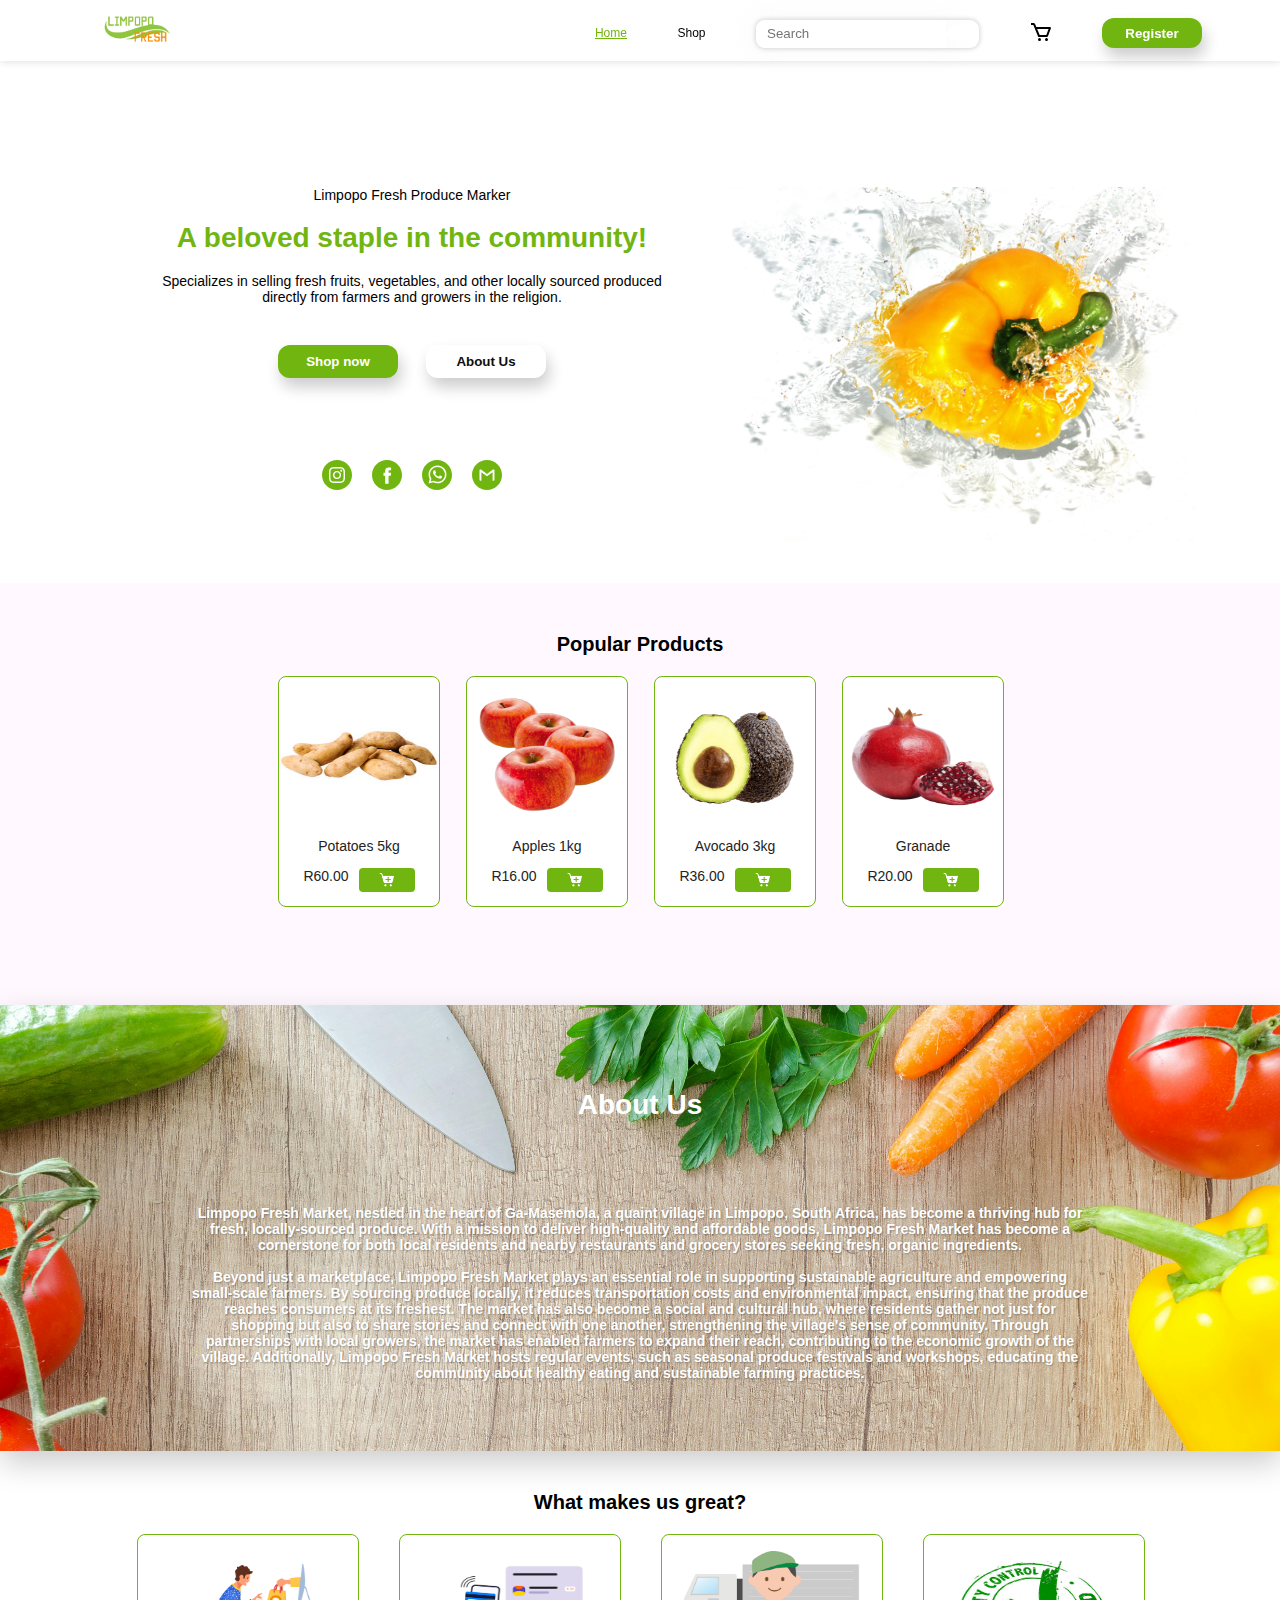
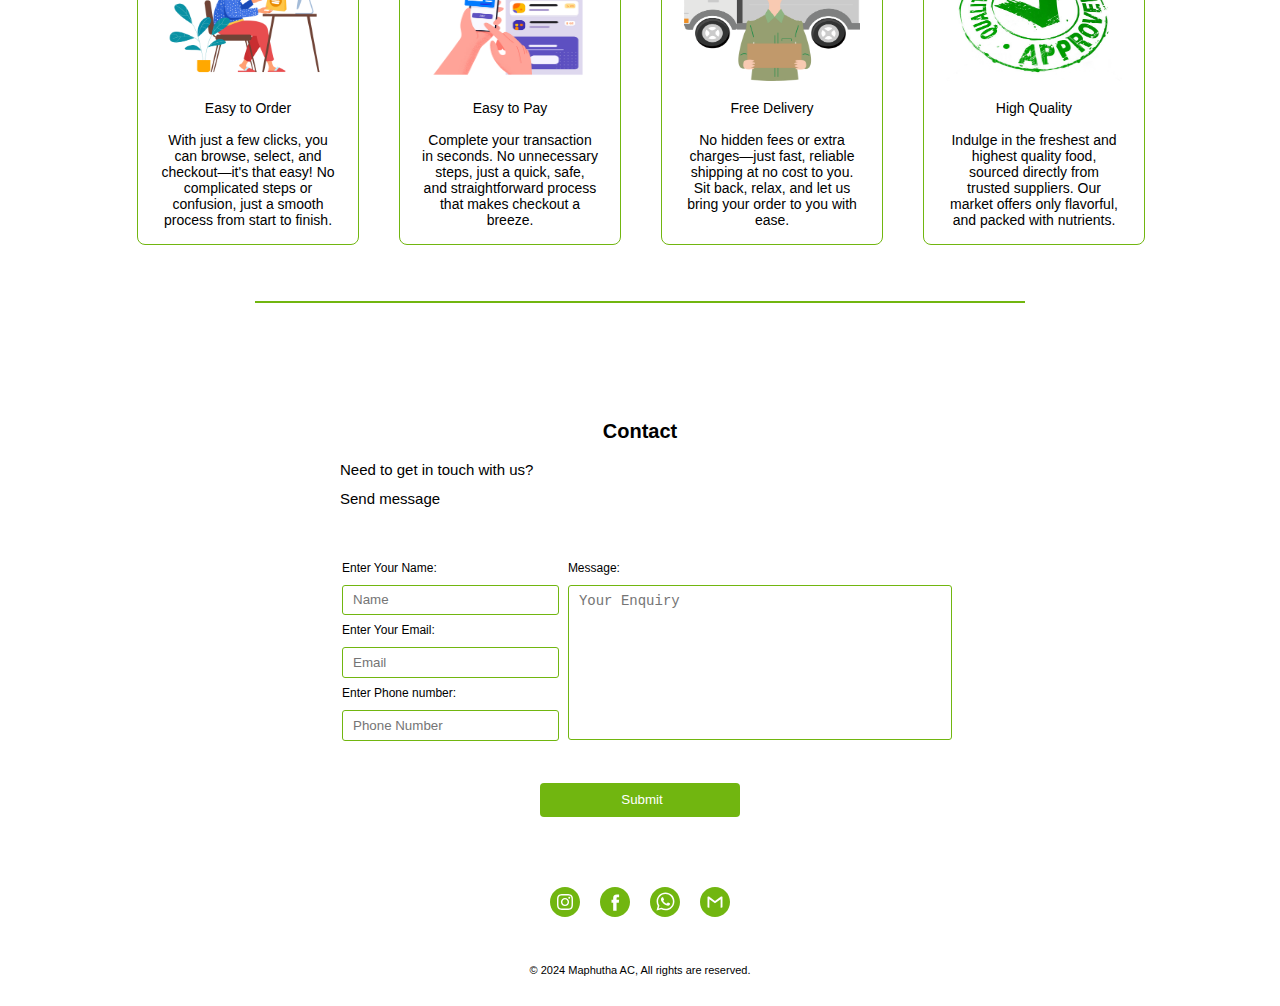
==== index.html @ ea434f08 "Add files via upload" ====
<!DOCTYPE html>
<html lang="en">

<head>
    <meta charset="UTF-8">
    <meta name="viewport" content="width=device-width, initial-scale=1.0">
    <title>Limpopo Fresh | Home </title>
    <link rel="icon" href="images/Limp-logo.png" type="image/png">
    <link rel="stylesheet" href="style.css" type="text/css">
</head>

<body>
    <div class="container">
        <div class="navigation-bar">
            <a href="index.html"><img src="images/Limp-logo.png" class="logo" width="100" height="30">
            </a>
            <nav>
                <div class="navicons">
                        <a href ="#"><img class="click-cart cart-icon" src="icons/bx-cart.svg"></a>
                        <a href="#"><img src="icons/menu-icon.svg" class="menu-icon"></a>
                </div>
                <ul class="nav-list">
                    <li>
                        <a href="#" class="menu-close">
                            <img src="icons/back.png" class="close-btn" width="19">
                    </li>
                    <li><a href="index.html" class="active">Home</a></li>
                    <li><a href="shop.html">Shop</a></li>                    
                    <li class="li-search ">
                        <input type="search" placeholder="Search" class="search-input">
                        <Button class="btn-search"><img src="icons/search.png" class="search-icon"></Button>
                    </li>
                    <li><img class="cart-icon" src="icons/bx-cart.svg">
                    </li>
                    <li><a href="register.html">
                            <button class="login-btn">Register</button>
                        </a>
                    </li>
                </ul>
            </nav>
        </div>
    </div>
    <div class="wrap">
    <section class="page-body">
        <div class="left-col">
            <p class="business-name">Limpopo Fresh Produce Marker</p>
            <h1 class="home-heading">A beloved staple in the community!</h1>
            <p class="home-paragraph">
                Specializes in selling fresh fruits, vegetables, and other locally sourced produced directly from
                farmers and growers in the religion.
            </p>
            <div class="btn-container">
                <button class="shop-now">Shop now</button>
                <button class="about-us">About Us</button>
            </div>
            <div class="social-icons">
                <a href="#"><i class="social-icon-color"><svg width="30" height="30" viewBox="0 0 48 48" fill="none"
                            xmlns="http://www.w3.org/2000/svg">
                            <path fill-rule="evenodd" clip-rule="evenodd"
                                d="M24 0C10.7452 0 0 10.7452 0 24C0 37.2548 10.7452 48 24 48C37.2548 48 48 37.2548 48 24C48 10.7452 37.2548 0 24 0ZM18.7233 11.2773C20.0886 11.2152 20.5249 11.2 24.0012 11.2H23.9972C27.4746 11.2 27.9092 11.2152 29.2746 11.2773C30.6373 11.3397 31.5679 11.5555 32.384 11.872C33.2266 12.1987 33.9386 12.636 34.6506 13.348C35.3627 14.0595 35.8 14.7736 36.128 15.6155C36.4427 16.4294 36.6587 17.3595 36.7227 18.7222C36.784 20.0876 36.8 20.5238 36.8 24.0001C36.8 27.4764 36.784 27.9116 36.7227 29.277C36.6587 30.6391 36.4427 31.5695 36.128 32.3837C35.8 33.2253 35.3627 33.9394 34.6506 34.6509C33.9394 35.3629 33.2264 35.8013 32.3848 36.1283C31.5703 36.4448 30.6391 36.6605 29.2765 36.7229C27.9111 36.7851 27.4762 36.8003 23.9996 36.8003C20.5236 36.8003 20.0876 36.7851 18.7222 36.7229C17.3598 36.6605 16.4294 36.4448 15.615 36.1283C14.7736 35.8013 14.0595 35.3629 13.3483 34.6509C12.6365 33.9394 12.1992 33.2253 11.872 32.3834C11.5557 31.5695 11.34 30.6394 11.2773 29.2767C11.2155 27.9114 11.2 27.4764 11.2 24.0001C11.2 20.5238 11.216 20.0873 11.2771 18.7219C11.3384 17.3598 11.5544 16.4294 11.8717 15.6152C12.1997 14.7736 12.6371 14.0595 13.3491 13.348C14.0606 12.6363 14.7747 12.1989 15.6166 11.872C16.4305 11.5555 17.3606 11.3397 18.7233 11.2773Z"
                                fill="currentcolor" />
                            <path fill-rule="evenodd" clip-rule="evenodd"
                                d="M22.853 13.5067C23.0759 13.5064 23.3158 13.5065 23.5746 13.5066L24.0013 13.5067C27.4189 13.5067 27.824 13.519 29.1736 13.5803C30.4216 13.6374 31.0989 13.8459 31.5501 14.0211C32.1475 14.2531 32.5733 14.5305 33.0211 14.9785C33.4691 15.4265 33.7464 15.8532 33.979 16.4505C34.1542 16.9012 34.363 17.5785 34.4198 18.8265C34.4811 20.1759 34.4944 20.5812 34.4944 23.9972C34.4944 27.4133 34.4811 27.8186 34.4198 29.168C34.3627 30.416 34.1542 31.0933 33.979 31.544C33.747 32.1413 33.4691 32.5667 33.0211 33.0144C32.5731 33.4624 32.1477 33.7398 31.5501 33.9718C31.0995 34.1478 30.4216 34.3558 29.1736 34.4128C27.8242 34.4742 27.4189 34.4875 24.0013 34.4875C20.5834 34.4875 20.1783 34.4742 18.8289 34.4128C17.5809 34.3552 16.9036 34.1467 16.4521 33.9715C15.8548 33.7395 15.4281 33.4621 14.9801 33.0141C14.5321 32.5661 14.2548 32.1405 14.0222 31.5429C13.847 31.0923 13.6382 30.4149 13.5814 29.1669C13.5201 27.8176 13.5078 27.4122 13.5078 23.994C13.5078 20.5759 13.5201 20.1727 13.5814 18.8233C13.6385 17.5753 13.847 16.898 14.0222 16.4468C14.2542 15.8494 14.5321 15.4228 14.9801 14.9748C15.4281 14.5268 15.8548 14.2494 16.4521 14.0169C16.9033 13.8409 17.5809 13.6329 18.8289 13.5755C20.0097 13.5222 20.4674 13.5062 22.853 13.5035V13.5067ZM30.8339 15.6321C29.9859 15.6321 29.2978 16.3193 29.2978 17.1676C29.2978 18.0156 29.9859 18.7036 30.8339 18.7036C31.6819 18.7036 32.3699 18.0156 32.3699 17.1676C32.3699 16.3196 31.6819 15.6316 30.8339 15.6316V15.6321ZM17.4279 24.0002C17.4279 20.3701 20.3709 17.4269 24.001 17.4268C27.6312 17.4268 30.5736 20.37 30.5736 24.0002C30.5736 27.6304 27.6314 30.5723 24.0013 30.5723C20.3711 30.5723 17.4279 27.6304 17.4279 24.0002Z"
                                fill="Currentcolor" />
                            <path fill="Currentcolor"
                                d="M24.0012 19.7334C26.3575 19.7334 28.2679 21.6436 28.2679 24.0001C28.2679 26.3564 26.3575 28.2668 24.0012 28.2668C21.6447 28.2668 19.7345 26.3564 19.7345 24.0001C19.7345 21.6436 21.6447 19.7334 24.0012 19.7334Z"
                                fill="black" />
                        </svg></i></a>
                <a href="#"><i class="social-icon-color"> <svg width="30" height="30" viewBox="0 0 48 48" fill="none"
                            xmlns="http://www.w3.org/2000/svg">
                            <path fill-rule="evenodd" clip-rule="evenodd"
                                d="M24 0C10.7452 0 0 10.7452 0 24C0 37.2548 10.7452 48 24 48C37.2548 48 48 37.2548 48 24C48 10.7452 37.2548 0 24 0ZM26.5016 25.0542V38.1115H21.0991V25.0547H18.4V20.5551H21.0991V17.8536C21.0991 14.1828 22.6231 12 26.9532 12H30.5581V16.5001H28.3048C26.6192 16.5001 26.5077 17.1289 26.5077 18.3025L26.5016 20.5546H30.5836L30.1059 25.0542H26.5016Z"
                                fill="currentcolor" />
                        </svg></i></a>
                <a href="#"><i class="social-icon-color"><svg width="30" height="30" viewBox="0 0 48 48" fill="none"
                            xmlns="http://www.w3.org/2000/svg">
                            <path fill-rule="evenodd" clip-rule="evenodd"
                                d="M0 24C0 37.2548 10.7452 48 24 48C37.2548 48 48 37.2548 48 24C48 10.7452 37.2548 0 24 0C10.7452 0 0 10.7452 0 24ZM39.0621 23.0815C39.059 30.9483 32.6595 37.3493 24.7911 37.3525H24.7852C22.3967 37.3517 20.0498 36.7524 17.9653 35.6155L10.4 37.6L12.4246 30.2048C11.1757 28.0405 10.5186 25.5855 10.5196 23.0702C10.5228 15.2017 16.9248 8.8 24.7909 8.8C28.6086 8.80165 32.1918 10.2879 34.8862 12.9854C37.5806 15.6828 39.0637 19.2683 39.0621 23.0815Z"
                                fill="currentcolor" />
                            <path fill-rule="evenodd" clip-rule="evenodd"
                                d="M13.8265 34.2096L18.3159 33.0319L18.749 33.289C20.5702 34.3697 22.6578 34.9415 24.7863 34.9424H24.7911C31.3289 34.9424 36.6499 29.6212 36.6526 23.0807C36.6538 19.9112 35.4212 16.9311 33.1817 14.689C30.9422 12.4469 27.964 11.2115 24.7958 11.2104C18.2529 11.2104 12.9318 16.5311 12.9292 23.0711C12.9283 25.3124 13.5554 27.4951 14.7428 29.3836L15.0248 29.8324L13.8265 34.2096ZM31.4924 26.1541C31.7411 26.2743 31.9091 26.3554 31.9808 26.4751C32.0699 26.6238 32.0699 27.3378 31.7729 28.1709C31.4756 29.0038 30.0511 29.764 29.3659 29.8663C28.7516 29.9582 27.9742 29.9965 27.12 29.725C26.602 29.5607 25.9379 29.3413 25.0871 28.9739C21.7442 27.5304 19.485 24.2904 19.0581 23.678C19.0282 23.6351 19.0072 23.6051 18.9956 23.5896L18.9927 23.5857C18.804 23.3339 17.5395 21.6468 17.5395 19.9008C17.5395 18.2583 18.3464 17.3973 18.7178 17.001C18.7432 16.9739 18.7666 16.9489 18.7876 16.926C19.1144 16.569 19.5008 16.4798 19.7385 16.4798C19.9762 16.4798 20.2141 16.482 20.4219 16.4924C20.4475 16.4937 20.4742 16.4935 20.5018 16.4934C20.7096 16.4921 20.9686 16.4906 21.2242 17.1045C21.3225 17.3408 21.4664 17.691 21.6181 18.0603C21.9249 18.8074 22.264 19.6328 22.3236 19.7522C22.4128 19.9307 22.4722 20.1389 22.3533 20.377C22.3355 20.4127 22.319 20.4464 22.3032 20.4785C22.214 20.6608 22.1483 20.7949 21.9968 20.9718C21.9372 21.0414 21.8756 21.1164 21.814 21.1913C21.6914 21.3407 21.5687 21.4901 21.4619 21.5965C21.2834 21.7743 21.0975 21.9673 21.3055 22.3243C21.5135 22.6813 22.2292 23.8489 23.2893 24.7945C24.4288 25.8109 25.4192 26.2405 25.9212 26.4583C26.0192 26.5008 26.0986 26.5352 26.1569 26.5644C26.5133 26.7429 26.7214 26.7131 26.9294 26.4751C27.1374 26.2372 27.8208 25.4339 28.0585 25.0769C28.2961 24.7201 28.534 24.7795 28.8608 24.8985C29.1877 25.0176 30.9408 25.8801 31.2974 26.0586C31.367 26.0935 31.4321 26.1249 31.4924 26.1541Z"
                                fill="currentcolor" />
                        </svg></i></a>
                <a href="#"><i class="social-icon-color"><svg width="30" height="30" viewBox="0 0 48 48" fill="none"
                            xmlns="http://www.w3.org/2000/svg">
                            <path fill-rule="evenodd" clip-rule="evenodd"
                                d="M24 0C10.7452 0 0 10.7452 0 24C0 37.2548 10.7452 48 24 48C37.2548 48 48 37.2548 48 24C48 10.7452 37.2548 0 24 0ZM23.9639 26.0193L14.9987 19.5115V33.23H13.5009C12.6664 33.23 12.0031 32.5667 12.0031 31.7322V16.562C12.0031 16.4985 12.007 16.4389 12.0144 16.3831C12.0416 16.1451 12.1284 15.9122 12.2813 15.7061C12.7734 15.0428 13.7363 14.893 14.421 15.3851L23.9853 22.3391L33.6138 15.2996C34.2771 14.8074 35.2186 14.9572 35.7107 15.6419C35.9723 15.9945 36.0525 16.4256 35.9674 16.8261V31.7536C35.9674 32.5667 35.3041 33.23 34.4697 33.23H32.9719V19.4788L23.9639 26.0193Z"
                                fill="currentcolor" />
                        </svg>
                    </i></a>
            </div>
        </div>
        <img class="vegetable-picture" src="./images/pexels-anthony132432.jpg">
    </section>
    <div class="products">

        <p class="heading">Popular Products</p>
        <div class="colomn home-col">
            <div class="food-price">
                <div class="product">
                    <p><img src="images/potatoes.jpg" class="product-image" height="130"></p>
                    <p>Potatoes 5kg</p>
                    <p class="cart">R60.00<span><img src="./icons/addCart.png" width="16"></span></p>
                </div>

                <div class="product">
                    <p><img src="images/Apple.png" class="product-image" width="110" height="130"></p>
                    <p>Apples 1kg</p>
                    <p class="cart">R16.00<span><img src="./icons/addCart.png" width="16"></span></p>
                </div>
                <div class="product">
                    <p><img src="images/Avocado.png" class="product-image" width="100" height="130"></p>
                    <p>Avocado 3kg</p>
                    <p class="cart">R36.00<span><img src="./icons/addCart.png" width="16"></span></p>
                </div>
                <div class="product">
                    <p><img src="images/Granade.png" class="product-image" width="100" height="130"></p>
                    <p>Granade</p>
                    <p class="cart">R20.00<span><img src="./icons/addCart.png" width="16"></span></p>
                </div>

            </div>
        </div>
    </div>
    <div class="about">
        <p class="heading">About Us</p>
        <h5>Limpopo Fresh Market, nestled in the heart of Ga-Masemola, a quaint village in 
            Limpopo, South Africa, has become a thriving hub for fresh, locally-sourced produce. 
            With a mission to deliver high-quality and affordable goods, Limpopo Fresh Market has become a cornerstone for both local residents and nearby restaurants and grocery stores seeking fresh, organic ingredients.</h5>
            <br />
            <h5>Beyond just a marketplace, Limpopo Fresh Market plays an essential role in 
            supporting sustainable agriculture and empowering small-scale farmers. By sourcing produce locally, it reduces transportation costs and environmental impact, ensuring that the produce reaches consumers at its freshest. The market has also become a social and cultural hub, where residents gather not just for shopping but also to share stories and connect with one another, strengthening the village's sense of community.
            Through partnerships with local growers, the market has enabled farmers to expand their reach, contributing to the economic growth of the village. Additionally, Limpopo Fresh Market hosts regular events, such as seasonal produce festivals and workshops, educating the community about healthy eating and sustainable farming practices. </h5>
    </div>
    <p class="heading">What makes us great?</p>
    <div class="us-great">
        <div class="product">
            <p><img src="images/online-food-order-clipart-xl.png" class="product-image" width="100" height="130"></p>
            <p>Easy to Order</p>
            <p>With just a few clicks, you can browse, select, and checkout—it's that easy! No complicated steps or confusion, just a smooth process from start to finish.</p>
        </div>
        <div class="product">
            <p><img src="images/easy-payment-clipart-md.png" class="product-image" width="110" height="130" ></p>
            <p>Easy to Pay</p>
            <p>Complete your transaction in seconds. No unnecessary steps, just a quick, safe, and straightforward process that makes checkout a breeze.</p>
        </div>
        <div class="product">
            <p><img src="images/delivery-man-clipart-xl.png" class="product-image" height="130"></p>
            <p>Free Delivery</p>
            <p>No hidden fees or extra charges—just fast, reliable shipping at no cost to you. Sit back, relax, and let us bring your order to you with ease.</p>
        </div>
        <div class="product">
            <p><img src="images/High-quality-clipart-kid.jpg" class="product-image" width="110" height="130"></p>
            <p>High Quality</p>
            <p>Indulge in the freshest and highest quality food, sourced directly from trusted suppliers. Our market offers only flavorful, and packed with nutrients.</p>
        </div>
        
    </div>
    <div class="underline"></div>
    <footer>
        <div class="social">
        <br />
            

            <div class="footer-cont" id="footer-cont">
                <form method="post" action='message.php'>
                    <p class="heading">Contact</p>
                    <p class="send-message">Need to get in touch with us?</p>
                    <p class="send-message">Send message</p>
                    <fieldset>
                    <div>
                        <label for="first-name">Enter Your Name: <input id="first-name" name="first-name" type="text"
                                placeholder="Name" />
    
                        </label>
                        <label for="email">Enter Your Email: <input id="email" name="email" type="email"
                                placeholder="Email" />
    
                        </label>
                        <label for="phone">Enter Phone number: <input id="phone" name="phone" type="tel"
                                placeholder="Phone Number" />
    
                        </label>
                    </div>
                    <div>
                        <label for="message">Message:
                            <textarea id="message" name="message" rows="9" cols="50" placeholder="Your Enquiry"></textarea>
                        </label>
                    </div>
                    </fieldset>
                    <input type="submit" value="Submit" name="send-message" class="submit-btn" />
                </form>
    

            <div class="social-icons">
                <a href="#"><i class="social-icon-color"><svg width="30" height="30" viewBox="0 0 48 48" fill="none"
                            xmlns="http://www.w3.org/2000/svg">
                            <path fill-rule="evenodd" clip-rule="evenodd"
                                d="M24 0C10.7452 0 0 10.7452 0 24C0 37.2548 10.7452 48 24 48C37.2548 48 48 37.2548 48 24C48 10.7452 37.2548 0 24 0ZM18.7233 11.2773C20.0886 11.2152 20.5249 11.2 24.0012 11.2H23.9972C27.4746 11.2 27.9092 11.2152 29.2746 11.2773C30.6373 11.3397 31.5679 11.5555 32.384 11.872C33.2266 12.1987 33.9386 12.636 34.6506 13.348C35.3627 14.0595 35.8 14.7736 36.128 15.6155C36.4427 16.4294 36.6587 17.3595 36.7227 18.7222C36.784 20.0876 36.8 20.5238 36.8 24.0001C36.8 27.4764 36.784 27.9116 36.7227 29.277C36.6587 30.6391 36.4427 31.5695 36.128 32.3837C35.8 33.2253 35.3627 33.9394 34.6506 34.6509C33.9394 35.3629 33.2264 35.8013 32.3848 36.1283C31.5703 36.4448 30.6391 36.6605 29.2765 36.7229C27.9111 36.7851 27.4762 36.8003 23.9996 36.8003C20.5236 36.8003 20.0876 36.7851 18.7222 36.7229C17.3598 36.6605 16.4294 36.4448 15.615 36.1283C14.7736 35.8013 14.0595 35.3629 13.3483 34.6509C12.6365 33.9394 12.1992 33.2253 11.872 32.3834C11.5557 31.5695 11.34 30.6394 11.2773 29.2767C11.2155 27.9114 11.2 27.4764 11.2 24.0001C11.2 20.5238 11.216 20.0873 11.2771 18.7219C11.3384 17.3598 11.5544 16.4294 11.8717 15.6152C12.1997 14.7736 12.6371 14.0595 13.3491 13.348C14.0606 12.6363 14.7747 12.1989 15.6166 11.872C16.4305 11.5555 17.3606 11.3397 18.7233 11.2773Z"
                                fill="currentcolor" />
                            <path fill-rule="evenodd" clip-rule="evenodd"
                                d="M22.853 13.5067C23.0759 13.5064 23.3158 13.5065 23.5746 13.5066L24.0013 13.5067C27.4189 13.5067 27.824 13.519 29.1736 13.5803C30.4216 13.6374 31.0989 13.8459 31.5501 14.0211C32.1475 14.2531 32.5733 14.5305 33.0211 14.9785C33.4691 15.4265 33.7464 15.8532 33.979 16.4505C34.1542 16.9012 34.363 17.5785 34.4198 18.8265C34.4811 20.1759 34.4944 20.5812 34.4944 23.9972C34.4944 27.4133 34.4811 27.8186 34.4198 29.168C34.3627 30.416 34.1542 31.0933 33.979 31.544C33.747 32.1413 33.4691 32.5667 33.0211 33.0144C32.5731 33.4624 32.1477 33.7398 31.5501 33.9718C31.0995 34.1478 30.4216 34.3558 29.1736 34.4128C27.8242 34.4742 27.4189 34.4875 24.0013 34.4875C20.5834 34.4875 20.1783 34.4742 18.8289 34.4128C17.5809 34.3552 16.9036 34.1467 16.4521 33.9715C15.8548 33.7395 15.4281 33.4621 14.9801 33.0141C14.5321 32.5661 14.2548 32.1405 14.0222 31.5429C13.847 31.0923 13.6382 30.4149 13.5814 29.1669C13.5201 27.8176 13.5078 27.4122 13.5078 23.994C13.5078 20.5759 13.5201 20.1727 13.5814 18.8233C13.6385 17.5753 13.847 16.898 14.0222 16.4468C14.2542 15.8494 14.5321 15.4228 14.9801 14.9748C15.4281 14.5268 15.8548 14.2494 16.4521 14.0169C16.9033 13.8409 17.5809 13.6329 18.8289 13.5755C20.0097 13.5222 20.4674 13.5062 22.853 13.5035V13.5067ZM30.8339 15.6321C29.9859 15.6321 29.2978 16.3193 29.2978 17.1676C29.2978 18.0156 29.9859 18.7036 30.8339 18.7036C31.6819 18.7036 32.3699 18.0156 32.3699 17.1676C32.3699 16.3196 31.6819 15.6316 30.8339 15.6316V15.6321ZM17.4279 24.0002C17.4279 20.3701 20.3709 17.4269 24.001 17.4268C27.6312 17.4268 30.5736 20.37 30.5736 24.0002C30.5736 27.6304 27.6314 30.5723 24.0013 30.5723C20.3711 30.5723 17.4279 27.6304 17.4279 24.0002Z"
                                fill="Currentcolor" />
                            <path fill="Currentcolor"
                                d="M24.0012 19.7334C26.3575 19.7334 28.2679 21.6436 28.2679 24.0001C28.2679 26.3564 26.3575 28.2668 24.0012 28.2668C21.6447 28.2668 19.7345 26.3564 19.7345 24.0001C19.7345 21.6436 21.6447 19.7334 24.0012 19.7334Z"
                                fill="black" />
                        </svg></i></a>
                <a href="#"><i class="social-icon-color"> <svg width="30" height="30" viewBox="0 0 48 48" fill="none"
                            xmlns="http://www.w3.org/2000/svg">
                            <path fill-rule="evenodd" clip-rule="evenodd"
                                d="M24 0C10.7452 0 0 10.7452 0 24C0 37.2548 10.7452 48 24 48C37.2548 48 48 37.2548 48 24C48 10.7452 37.2548 0 24 0ZM26.5016 25.0542V38.1115H21.0991V25.0547H18.4V20.5551H21.0991V17.8536C21.0991 14.1828 22.6231 12 26.9532 12H30.5581V16.5001H28.3048C26.6192 16.5001 26.5077 17.1289 26.5077 18.3025L26.5016 20.5546H30.5836L30.1059 25.0542H26.5016Z"
                                fill="currentcolor" />
                        </svg></i></a>
                <a href="#"><i class="social-icon-color"><svg width="30" height="30" viewBox="0 0 48 48" fill="none"
                            xmlns="http://www.w3.org/2000/svg">
                            <path fill-rule="evenodd" clip-rule="evenodd"
                                d="M0 24C0 37.2548 10.7452 48 24 48C37.2548 48 48 37.2548 48 24C48 10.7452 37.2548 0 24 0C10.7452 0 0 10.7452 0 24ZM39.0621 23.0815C39.059 30.9483 32.6595 37.3493 24.7911 37.3525H24.7852C22.3967 37.3517 20.0498 36.7524 17.9653 35.6155L10.4 37.6L12.4246 30.2048C11.1757 28.0405 10.5186 25.5855 10.5196 23.0702C10.5228 15.2017 16.9248 8.8 24.7909 8.8C28.6086 8.80165 32.1918 10.2879 34.8862 12.9854C37.5806 15.6828 39.0637 19.2683 39.0621 23.0815Z"
                                fill="currentcolor" />
                            <path fill-rule="evenodd" clip-rule="evenodd"
                                d="M13.8265 34.2096L18.3159 33.0319L18.749 33.289C20.5702 34.3697 22.6578 34.9415 24.7863 34.9424H24.7911C31.3289 34.9424 36.6499 29.6212 36.6526 23.0807C36.6538 19.9112 35.4212 16.9311 33.1817 14.689C30.9422 12.4469 27.964 11.2115 24.7958 11.2104C18.2529 11.2104 12.9318 16.5311 12.9292 23.0711C12.9283 25.3124 13.5554 27.4951 14.7428 29.3836L15.0248 29.8324L13.8265 34.2096ZM31.4924 26.1541C31.7411 26.2743 31.9091 26.3554 31.9808 26.4751C32.0699 26.6238 32.0699 27.3378 31.7729 28.1709C31.4756 29.0038 30.0511 29.764 29.3659 29.8663C28.7516 29.9582 27.9742 29.9965 27.12 29.725C26.602 29.5607 25.9379 29.3413 25.0871 28.9739C21.7442 27.5304 19.485 24.2904 19.0581 23.678C19.0282 23.6351 19.0072 23.6051 18.9956 23.5896L18.9927 23.5857C18.804 23.3339 17.5395 21.6468 17.5395 19.9008C17.5395 18.2583 18.3464 17.3973 18.7178 17.001C18.7432 16.9739 18.7666 16.9489 18.7876 16.926C19.1144 16.569 19.5008 16.4798 19.7385 16.4798C19.9762 16.4798 20.2141 16.482 20.4219 16.4924C20.4475 16.4937 20.4742 16.4935 20.5018 16.4934C20.7096 16.4921 20.9686 16.4906 21.2242 17.1045C21.3225 17.3408 21.4664 17.691 21.6181 18.0603C21.9249 18.8074 22.264 19.6328 22.3236 19.7522C22.4128 19.9307 22.4722 20.1389 22.3533 20.377C22.3355 20.4127 22.319 20.4464 22.3032 20.4785C22.214 20.6608 22.1483 20.7949 21.9968 20.9718C21.9372 21.0414 21.8756 21.1164 21.814 21.1913C21.6914 21.3407 21.5687 21.4901 21.4619 21.5965C21.2834 21.7743 21.0975 21.9673 21.3055 22.3243C21.5135 22.6813 22.2292 23.8489 23.2893 24.7945C24.4288 25.8109 25.4192 26.2405 25.9212 26.4583C26.0192 26.5008 26.0986 26.5352 26.1569 26.5644C26.5133 26.7429 26.7214 26.7131 26.9294 26.4751C27.1374 26.2372 27.8208 25.4339 28.0585 25.0769C28.2961 24.7201 28.534 24.7795 28.8608 24.8985C29.1877 25.0176 30.9408 25.8801 31.2974 26.0586C31.367 26.0935 31.4321 26.1249 31.4924 26.1541Z"
                                fill="currentcolor" />
                        </svg></i></a>
                <a href="#"><i class="social-icon-color"><svg width="30" height="30" viewBox="0 0 48 48" fill="none"
                            xmlns="http://www.w3.org/2000/svg">
                            <path fill-rule="evenodd" clip-rule="evenodd"
                                d="M24 0C10.7452 0 0 10.7452 0 24C0 37.2548 10.7452 48 24 48C37.2548 48 48 37.2548 48 24C48 10.7452 37.2548 0 24 0ZM23.9639 26.0193L14.9987 19.5115V33.23H13.5009C12.6664 33.23 12.0031 32.5667 12.0031 31.7322V16.562C12.0031 16.4985 12.007 16.4389 12.0144 16.3831C12.0416 16.1451 12.1284 15.9122 12.2813 15.7061C12.7734 15.0428 13.7363 14.893 14.421 15.3851L23.9853 22.3391L33.6138 15.2996C34.2771 14.8074 35.2186 14.9572 35.7107 15.6419C35.9723 15.9945 36.0525 16.4256 35.9674 16.8261V31.7536C35.9674 32.5667 35.3041 33.23 34.4697 33.23H32.9719V19.4788L23.9639 26.0193Z"
                                fill="currentcolor" />
                        </svg>
                    </i></a>
            </div>
        </div>
        <p class="copy-right">&copy; 2024 Maphutha AC, All rights are reserved.</p>

</div>
</footer>
</div>
    <script src="index.js"></script>
</body>

</html>
---- style.css ----
:root {
    --background: white;
    --text-color: black;
    --tertiary-color: #71b610;
}
body {
    margin: 0;
    background-color: var(--background);
    font-family: 'Poppins', sans-serif;
    font-size: 14px;
    box-sizing: border-box;
}

/*NAVIGATION */
.container {
    padding-top: .5em;
    padding-left: 1em;
    position: sticky;
    top: 0;
    background-color: white;
    box-shadow: 0 2px 7px rgb(231, 231, 231);
}
.navigation-bar {
        display: flex;
        justify-content: space-between;
        padding-bottom: .5m;
        z-index: 999;
    }
.logo {
    margin-bottom: 1em;
    margin-top: .5em;
    cursor: pointer;
}
.navicons {
    display: flex;
}
.menu-icon {
    width: 20px;
    height: 15px;
    padding-top: 1em;
    padding-right: 2em;
    margin-bottom: .2px;
}
.click-cart {
    width: 27px;
    padding-top: .5em;
    padding-right: 1em;
    margin-bottom: .2px;
}

/*MENU OPEN AND CLOSE */

nav ul {
    background-color: var(--background);
    font-size: 11px;
    position: fixed;
    z-index: 999;
    top: 0;
    right: 0;
    align-items: center;
    box-shadow: 1px 12px 29px rgba(117, 117, 117, 0.1);
    height: 100vh;
    margin: 0;
    list-style: none;
    border-radius: 0.5em;
    width: 50%;
    padding: 3em;
    text-align: right;
    transform: translateX(100%);
    transition: transform 0.5s ease-in-out;
}
nav ul li {
        cursor: pointer;
        margin: 2em 0;
        &:nth-of-type(1) {
            margin-bottom: 2em;
        }
        &:nth-of-type(5) {
            display: none;
        }
    }
nav ul li a {
            text-decoration: none;
            color: black;
            font-weight: 400;
            font-size: 1rem;
            padding-right: 1em;
            padding-top: 2em;
        }
nav ul li a .login-btn {
    margin-top: 1.5em;
}
nav ul li a:hover {
                color: var(--tertiary-color);
            }
    

/* FOR MENU BUTTON WHEN IS CLICKED */
.open {
    transform: translateX(0%);
}

.search-icon {
    width: 16px;
    opacity: 90%;
    padding-right: 5px;
    height: fit-content;
}
.btn-search {
    border: none;
    border-radius: 80%;
    background-color: var(--background);
    background: linear-gradient(to left, var(--background), white);
    box-shadow: 10px 0 20px 10px rgba(var(--background), 0.2);
}
.cart-icon, .li-search {
    margin-right: 1em;
}

.li-search {
    display: inline-flex;
    align-items: center;
    margin-top: 1em;
    box-shadow: 0 0 5px 0.4px rgba(0, 0, 0, 0.2);
    border-radius: 9px;
}
.search-input {
    height: 28px;
    background-color: var(--background);
    padding-left: 10px;
    border: solid 0.1px;
    border-color: var(--background);
    border-radius: 9px;
    border-right: none;
    border-top-right-radius: 0;
    border-bottom-right-radius: 0;
    background: linear-gradient(to right, #ffffff, var(--background));
    box-shadow: 0 0 20px 10px rgba(230, 230, 230, 0.1);

}
input, textarea {
    padding-left: 10px;;
}

input:focus {
    outline: none;
}


/*HERO SECTION*/
.page-body {
    margin-top: 4em;
    text-align: center;
}
.left-col {
    margin-left: 3em;
    margin-right: 3em;
    display: inline-block;
    text-align: center;
}
.home-heading {
    color: var(--tertiary-color);
}
.vegetable-picture, .login-vegetable-picture {
    width: 320px;
    display: block;
    margin-top: 4em;
    margin-left: auto;
    margin-right: auto;
    height: fit-content;
}
.login-vegetable-picture {
    display: none;
}

/* ALL BUTTONS */
.btn-container {
    display: flex;
    gap: 2em;
    justify-content: center;
}
button {
    box-shadow: 3px 9px 15px rgba(0, 0, 0, .2);
    cursor: pointer;
    font-weight: 600;
    border-radius: 12px;
    border: none;
    align-items: center;
    justify-content: center;
}
button:hover {
    opacity: 84%;
   
}
.login-btn {
    height: 30px;
    width: 100px;
    margin-top: -.3em;
    background-color: var(--tertiary-color);
    color: var(--background);
}
.about-us, .shop-now {
    height: 33px;
    width: 120px;
    margin-top: 2em;
    margin-bottom: 3em;
    background-color: var(--background);
    color: #0e0e0e;
}
.shop-now {
    background-color: var(--tertiary-color);
    color: var(--background);
}
.submit {
    text-align: center;
    justify-content: center;
    display: flex;
    height: 38px;
    width: 180px;
    margin: 2em auto;
    border: none;
    justify-content: center;
    background-color: var(--tertiary-color);
    color: var(--background);
    font-weight: 600;
    border-radius: 12px;
}
.submit:hover {
        opacity: 84%;
        cursor: pointer;
    }

/*SOCIAL MEDIA ICONS */

.social-icons {
    display: flex;
    gap: 20px;
    justify-content: center;
    margin-top: 3em;
}

.social-icon-color {
    color: var(--tertiary-color);
}

svg:hover {
    transform: scale(1.1);
}

/*COPY-RIGHT */

footer .copy-right {
    font-size: 11px;
    width: 100%;
    margin-top: 4em;
    text-align: center;
}




/* LOG IN AND SIGN UP PAGES */


.hero {
    background-image: url(images/pexels-karolina-grabowska-4397921.jpg);
    height: 130vh;
    width: 100%;
    background-size: cover;
    display: flex;
    justify-content: center;
}


    
.container-input {
    display: block;
    gap: 4em;
    width: 90%;
    margin: 0 auto;
}


.form-wrapper {
    text-align: center;
}

.login-name {
    font-weight: bold;
}

.welcome-back-text {
    margin: 0;
    padding: .5em;
}

.welcome {
    text-align: center;
    width: 300px;
    margin: 1em auto;
    justify-content: center;
}

.account {
    text-align: center;
    width: 300px;
    margin:0 auto;
    font-size: 11px;
    span {
        color: #274fd3;
        text-decoration: underline;
    }
}

.type {
    height: 30px;
    width: 230px;
    border: none;
    margin-left: 1.1em;
    border-radius: 6px;
}


.checkbox {
    display: flex;
    margin-left: 1em;
    margin-top: -1.3em;
}

.input-typing {
    font-size: 13px;
    line-height: 2em;
    width: 270px;
    justify-content: center;
    margin-right: auto;
    margin-left: auto;
}

.label-name {
    margin-bottom: 0;
    margin-top: 1em;
    margin-left: 1.3em;
    text-align: start;
    font-size: 13px;
}



.login-form {
    display: inline-block;
    background-color: rgb(219, 219, 219);
    box-shadow: 4px 9px 20px rgba(0, 0, 0, .2);
    padding: 1.4em;
    margin-top: 4em;
    
    border-radius: 20px;
    height: 450px;
    text-align: left;
    margin-bottom: 2em;
}

.error-message {
    color: rgb(224, 53, 53);
    font-size: 11px;
    margin-bottom: 5px;
    margin-top: 0;
    margin-left: 1.5em;
    text-align: start;
}

.address {
    margin-bottom: 5px;
    margin-top: 5px;
    height: 25px;
}

.province {
    width: 105px;
    margin-right: 3em;
}

.code {
    width: 54px;
}

.terms {
    align-content: center;
    width: 250px;
 }
 .terms .terms-text {
        display: flex;
        text-align: center;
        align-items: center;
        justify-content: center;
    }
.radio-btns {
    gap: 30px;
    display: flex;
    align-items: center;
    font-size: 13px;
    margin: 1em 10px;
}
.check-terms {
    display: flex;
    align-items: start;
    width: 230px;
    margin-top: 1em;
    margin-left: 1em;
}
.terms-text {
        font-size: 13px;
        text-align: center;
    }

.account {
        text-align: center;
        width: 300px;
        margin: auto;
        justify-content: center;
        font-size: 13px;
}


form {
    margin-top: 3em;
}
.products {
    margin: 3em 0 0;
    padding: 10px 0 7em;
    background-color: rgb(255, 249, 255);
    

}
.heading {
    text-align: center;
    margin: 2em 4em 1em;
    font-size: 20px;
    font-weight: 700;
}
.food-price {
    display: grid;
    grid-template-columns: repeat(auto-fit, minmax(160px, .1fr));
    justify-content: center;
    gap: 1em;
}
.food-price p {
   text-align: center;
   color: rgb(36, 35, 35);
    
}
.food-price div {
    border: 1px solid var(--tertiary-color);
    border-radius: 8px;
    background-color: #ffffff;
    width: 100%;
    display: inline-block;
    align-items: center;
    transition: .1s ease-in-out;
    &:hover {
        transform: scale(1.04);
    }
    &:active {
        transform: scale(1.07);
    }
}
.product .product-image {
    width: 100%;
    margin: 0 auto;
    border-radius: 4px;
}
.cart {
    display: flex;
    justify-content: center;
}
.cart span {
    background-color: var(--tertiary-color);
    border: none;
    display: inline-flex;
    align-items: center;
    border-radius: 4px;
    color: white;
    font-weight: 600;
    margin-left: 10px;
    padding: 4px 20px;
}
footer {
    margin: 1em 0;
    padding: 5px 0;

}


.option-select {
    display: flex;
    align-items: center;
    justify-content: center;
    width: 50%;
    margin: 0 auto 40px;
}

select {
    margin: 3em;
    height: 25px;
    width: 130px;
    border-left: none;
    border-right: none;
    border-top: none;
    margin-bottom: 0;
    border-bottom-color: var(--tertiary-color);
    margin-right: 1em;
    outline: none;
}



.logo-p {
    text-align: center;
}
.logo-bottom {
    width: 150px;
}
.about {
    background-image: url(./images/pexels-lukas-616401.jpg);
    padding-bottom: 5em;
    width: 100%;
    box-shadow: 1px 12px 29px rgba(0, 0, 0, .2);
    background-size: cover;
}
.about .heading {
    padding: 3em;
    margin: 0;
    font-size: 28px;
    color: rgb(255, 255, 255);

}
.about h5 {
    color: rgb(255, 255, 255);
    width: 70%;
    font-size: 14px;
    font-weight: bold;
    text-align: center;
    margin: 0 auto;
    text-shadow: 1px 1px 2px rgba(0, 0, 0, 0.3);
}
.us-great {
    display: grid;
    grid-template-columns: repeat(auto-fit, minmax(220px, .1fr));
    justify-content: center;
    gap: 3em;
}
.us-great div {
    border: 1px solid var(--tertiary-color);
    border-radius: 8px;
    background-color: #ffffff;
    width: 100%;
    display: inline-block;
    text-align: center;
    align-items: center;
    transition: .1s ease-in-out;
    &:hover {
        transform: scale(1.04);
    }
    &:active {
        transform: scale(1.07);
    }
}
.us-great div p {
    width: 80%;
    margin: 16px auto;
}
.underline {
    border: 1px solid var(--tertiary-color);
    width: 60%;
    margin: 4em auto;
}
.send-message {
    font-weight: 500;
    margin-top: 1em;
    font-size: 15px;
    line-height:  14px;
}
.footer-cont form {
    width: 60vw;
    max-width: 600px;
    min-width: 300px;
    margin: 0 auto;
    padding-bottom: 2em;
  }
.footer-cont fieldset {
    border: none;
    padding: 2rem 0;
    border-bottom: 3px solid #3b3b4f;
  }
fieldset input, textarea {
border: 1px solid var(--tertiary-color);
border-radius: 3px;
color: var(--text-color);
background-color: var(--background);
outline: none;
}
input:active {
outline: none;
}

.submit-btn {
background-color: var(--tertiary-color);
border: none;
height: 34px;
width: 200px;
margin: 0 auto;
border-radius: 4px;
color: white;
display: flex;
justify-content: center;
}
.submit-btn:hover {
opacity: 90%;
cursor: pointer;
}
.submit-btn:active {
opacity: 70%;

}
.error-message {
color: rgb(226, 66, 66);
font-size: 11px;
margin-top: 4px;
}

 
.footer-cont fieldset:last-of-type {
    border-bottom: none;
  }
  
.footer-cont label {
    display: block;
    font-size: 12px;
    margin: 0.5rem 0;
  }

  fieldset input,
  textarea,
  select {
    margin: 10px 0 0 0;
    width: 96%;
    min-height: 2em;
  }
textarea {
    resize: none;
    width: 96.5%;
    border-radius: 3px;
}

fieldset {
    display: block;

}
.categories {
    display: none;
}
.cat {
    visibility: hidden;
}
.account span {
            color: #274fd3;
            text-decoration: underline;
        }


        @keyframes fadeIn {
            from {
                opacity: 0;
            }
            to {
                opacity: 1;
            }
        }
        
        div, section {
            animation: fadeIn .3s ease-in-out;
        }

/*FOR RESPONSIVE */

@media (min-width: 1000px) {
    .logo {
        margin-left: 5em;
    }
    .page-body {
        margin-left: 7em;
        margin-top: 8em;
        display: flex;
        justify-content: space-around;
    }
    .vegetable-picture {
        width: 470px;
        padding-right: 6em;
        margin-top: 1em;
    }
    fieldset {
        display: flex;
        justify-content: space-between;
    }
    

        
.container-input {
    display: flex;
    width: 100%;
    justify-content: center;
    gap: 4em;
}

form {
    margin-left: 4em;
}

.login-vegetable-picture {
        width: 450px;
        margin-top: 1em;
        margin-left: 2em;
        margin-right: 3em;
    }
.menu-icon {
        display: none;
    }
.menu-close {
        display: none;
    }
nav ul {
        padding: 1.5em;
        padding-right: 6em;
        padding-bottom: 0;
        position: unset;
        background: none;
        display: flex;
        box-shadow: none;
        margin-top: -1.5em;
        gap: 3.5em;
        color: var(--tertiary-color);
        height: auto;
        width: auto;
        transform: translateX(0%);
        li a {
            list-style: none;
            font-size: 12px;
        }
        
        .active {
            color: var(--tertiary-color);
            text-decoration: underline;
        }
    }
    
    .hero {

        height: 92vh;

    }
    nav ul li {
        cursor: pointer;
        margin: 1em 0;
        &:nth-of-type(1) {
            margin-bottom: 2em;
        }
        &:nth-of-type(5) {
            display: unset;
        }
    }
    nav ul li a .login-btn {
        margin-top: 0;
    }

    .login-hero {
        display: flex;
        justify-content: center;
        align-items: center;
        margin: 0 auto;
    }
    .search-icon {
        width: 16px;
        opacity: 90%;
        padding-right: 5px;
        height: fit-content;
    }
    .btn-search {
        border: none;
        border-radius: 80%;
        background-color: var(--background);
        background: linear-gradient(to left, var(--background), white);
        box-shadow: 10px 0 20px 10px rgba(var(--background), 0.2);
    }
    .li-search {
        display: flex;
        width: fit-content;
        justify-content: end;
        align-items: center;
        right: 0;
        margin-top: 1.12em;
        box-shadow: 0 0 5px 0.4px rgba(0, 0, 0, 0.2);
        border-radius: 9px;
    }
    .search-input {
        height: 28px;
        background-color: var(--background);
        padding-left: 10px;
        border: solid 0.1px;
        border-color: var(--background);
        border-radius: 9px;
        border-right: none;
        border-top-right-radius: 0;
        border-bottom-right-radius: 0;
        background: linear-gradient(to right, #ffffff, var(--background));
        box-shadow: 0 0 20px 10px rgba(230, 230, 230, 0.1);
    
    }
    input {
        padding-left: 10px;;
    }
    input:focus {
        outline: none;
    }
    fieldset input,
    textarea,
    select {

      width: 90%;

    }
    .login-vegetable-picture {
        display: unset;
    }

    textarea {
        width: 100%;
        font-size: 14px;
        padding-top: 7px;
    }
    .colomn {
        display: flex;
        max-width: 900px;
        margin: auto;
        padding-left: 26em;
        justify-content: space-between;
    }
    .home-col {
        padding-left: 0;
        display: block;
    }
    .click-cart {
        display: none;
    }
    .categories {
        display: unset;
        background-color: var(--background);
        font-size: 11px;
        position: fixed;
        z-index: -1;
        top: 0;
        left: 0;
        direction: inherit;
        box-sizing: inherit;
        align-items: center;
        box-shadow: 1px 12px 29px rgba(94, 94, 94, 0.1);
        height: 100vh;
        margin: 0;
        width: 13%;
        padding: 3em;
    }
    .food-price {
        display: grid;
        max-width: 100%;
        grid-template-columns: repeat(auto-fit, minmax(160px, .1fr));
        right: 0;
        gap: 2em;

    }
    .all-products { 
               margin-top: 8em;
        font-weight: 600;
        font-size: 16px;
    }

    /* Make products visible when filtering */
.product.show {
    display: block;
}
    .select-cat {
        margin-left: 2em;
        font-size: 14px;
    }
    .option-select {
        display: none;
    }
    .check-btns {
   
        margin-left: 2.5em;
        
    }
}
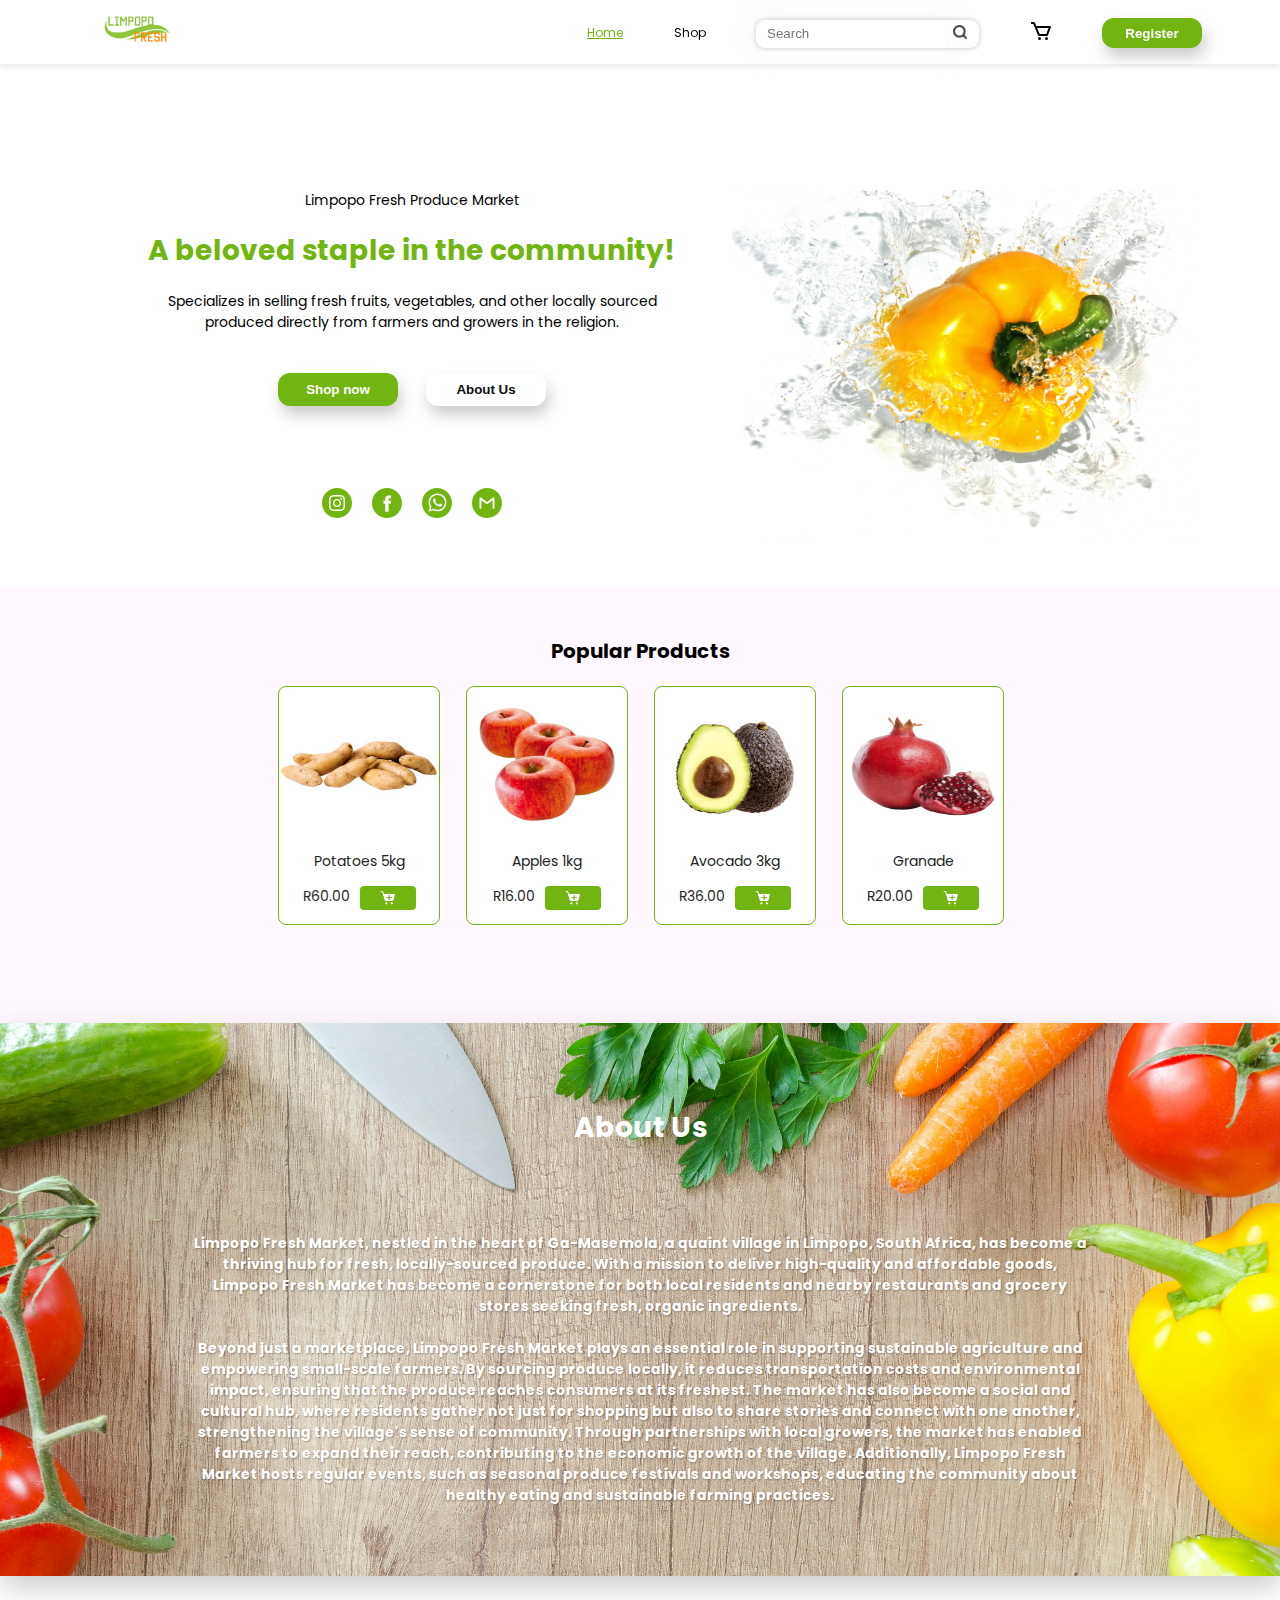
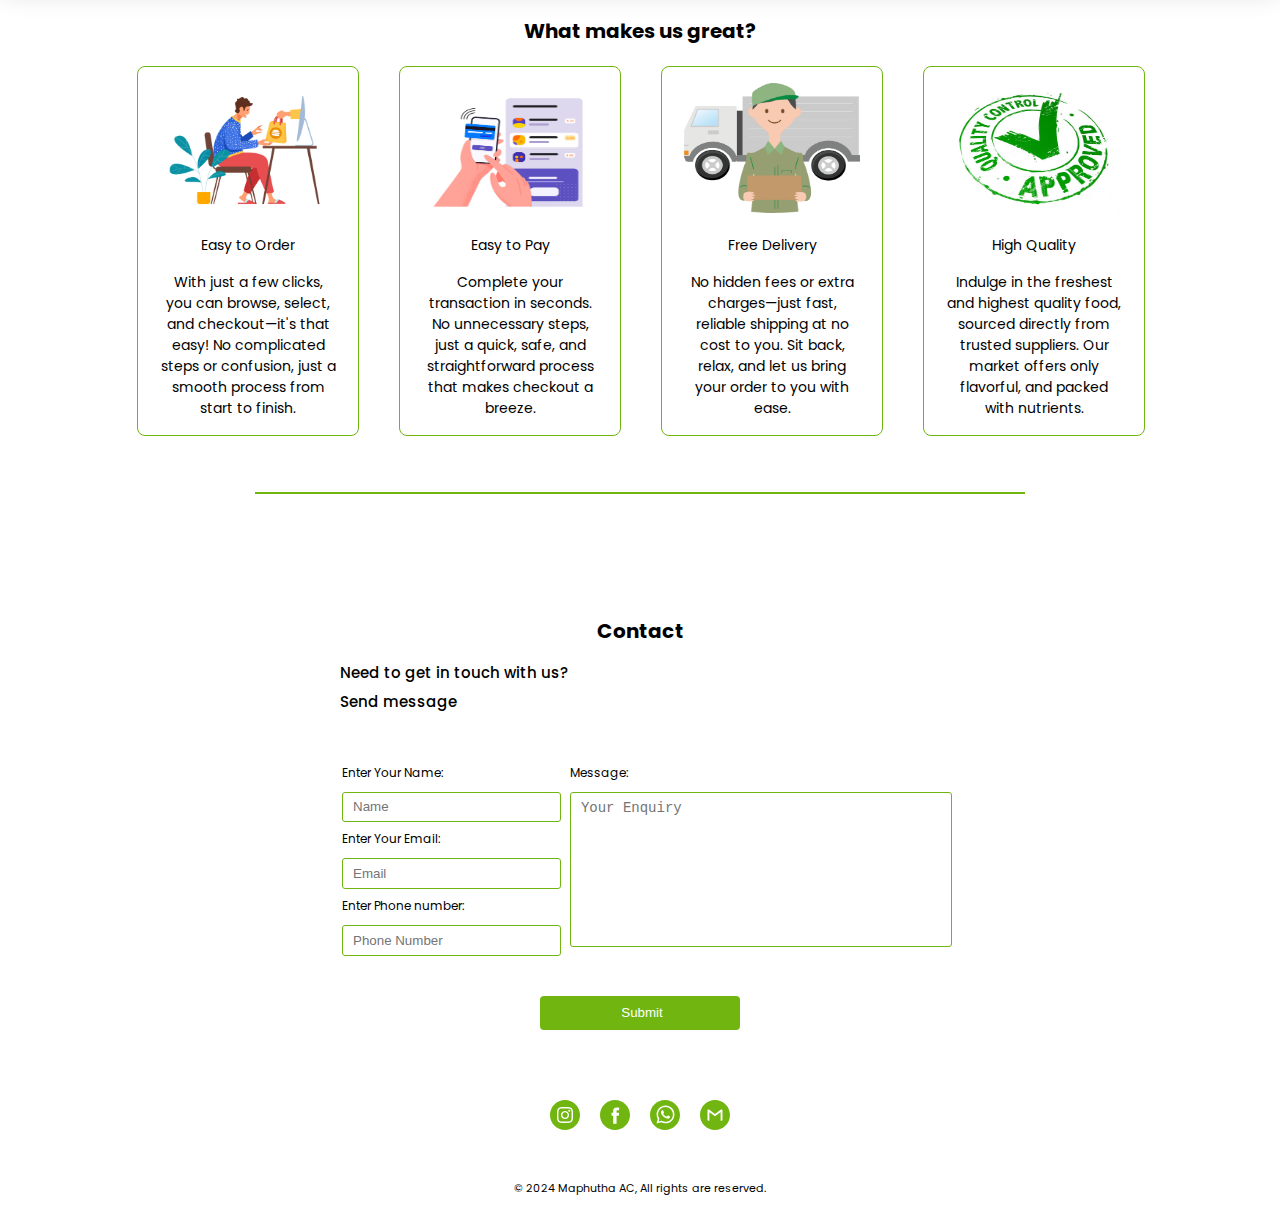
==== commit e27faae9: "Update index.html" ====
--- a/index.html
+++ b/index.html
@@ -43,7 +43,7 @@
     <div class="wrap">
     <section class="page-body">
         <div class="left-col">
-            <p class="business-name">Limpopo Fresh Produce Marker</p>
+            <p class="business-name">Limpopo Fresh Produce Market</p>
             <h1 class="home-heading">A beloved staple in the community!</h1>
             <p class="home-paragraph">
                 Specializes in selling fresh fruits, vegetables, and other locally sourced produced directly from
@@ -237,4 +237,4 @@
     <script src="index.js"></script>
 </body>
 
-</html>+</html>
--- a/style.css
+++ b/style.css
@@ -1,4 +1,4 @@
-
+@import url('https://fonts.googleapis.com/css2?family=Lilita+One&family=Paytone+One&family=Poppins:ital,wght@0,100;0,200;0,300;0,400;0,500;0,600;0,700;0,800;0,900;1,100;1,200;1,300;1,400;1,500;1,600;1,700;1,800;1,900&display=swap');
 :root {
     --background: white;
     --text-color: black;
@@ -64,7 +64,7 @@
     margin: 0;
     list-style: none;
     border-radius: 0.5em;
-    width: 50%;
+    width: 65%;
     padding: 3em;
     text-align: right;
     transform: translateX(100%);
@@ -898,4 +898,4 @@
         margin-left: 2.5em;
         
     }
-}+}
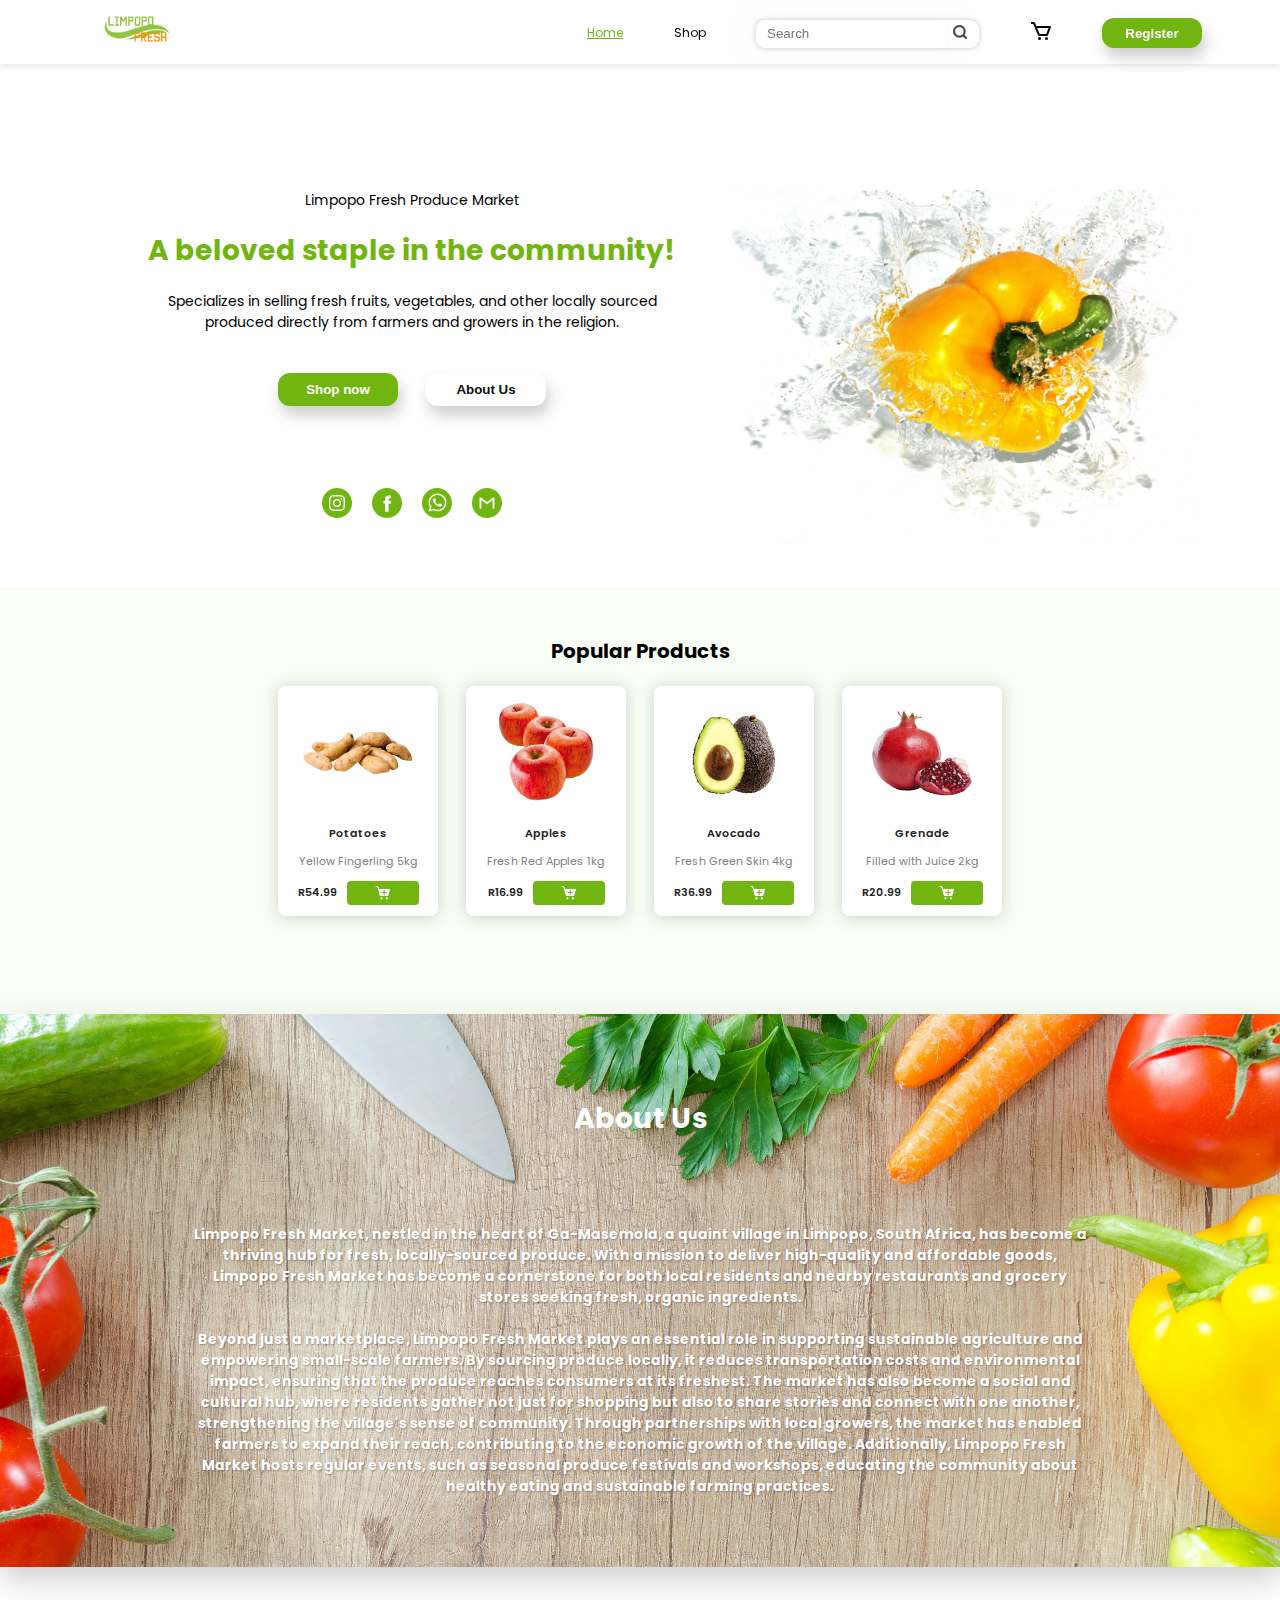
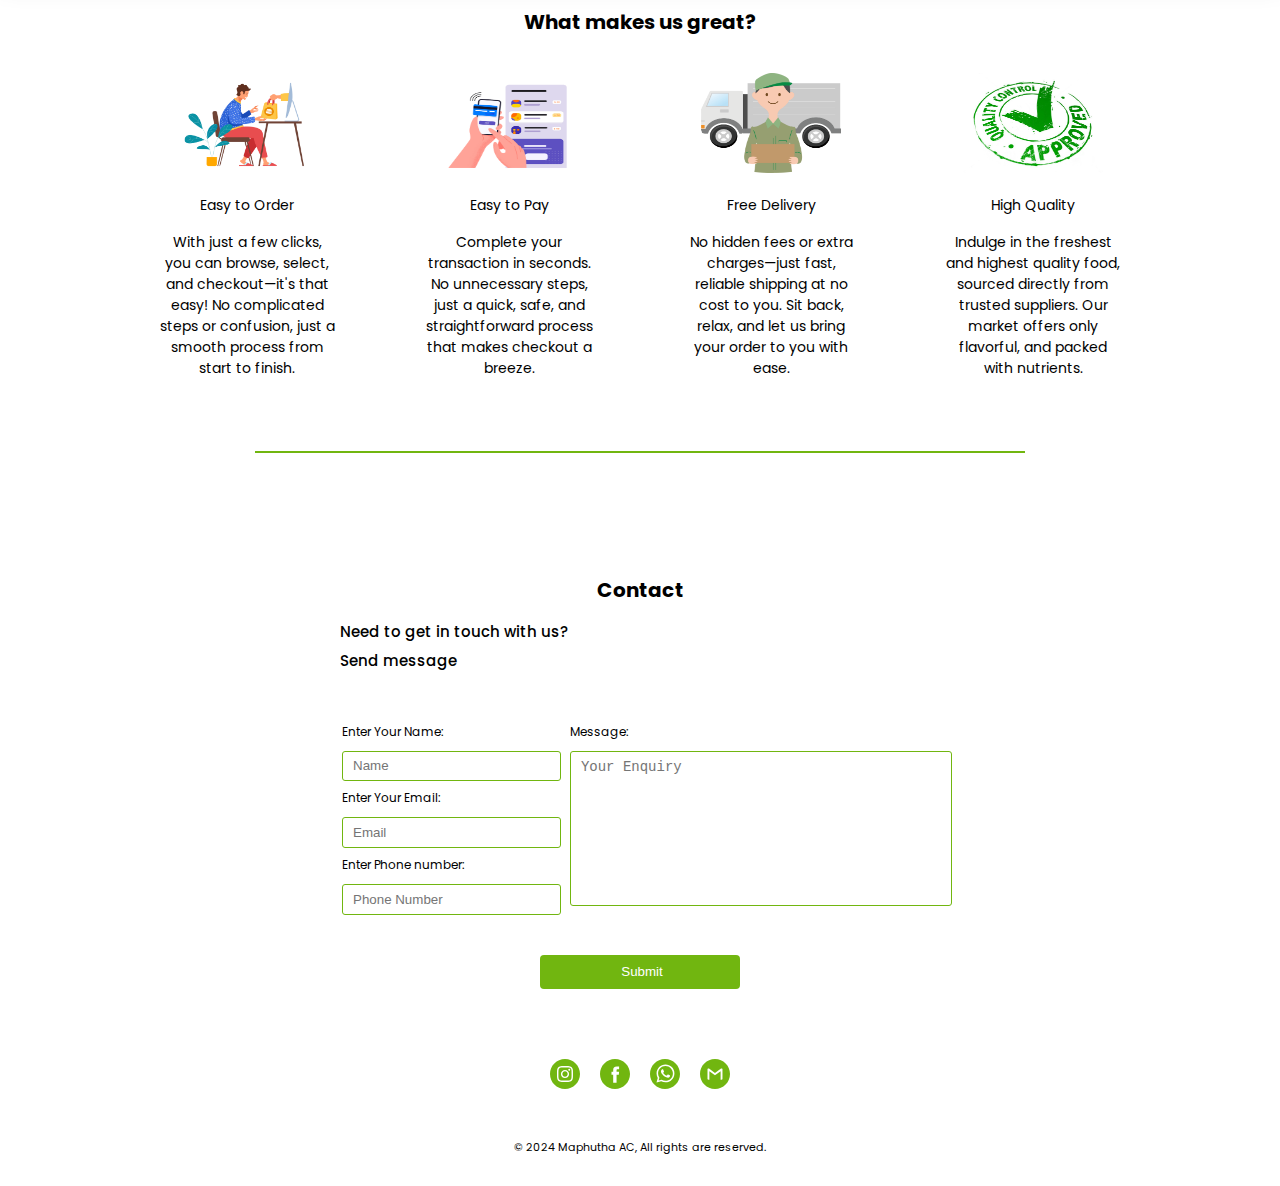
==== commit 3f575748: "Update index.html" ====
--- a/index.html
+++ b/index.html
@@ -50,8 +50,8 @@
                 farmers and growers in the religion.
             </p>
             <div class="btn-container">
-                <button class="shop-now">Shop now</button>
-                <button class="about-us">About Us</button>
+                <a href="shop.html"><button class="shop-now">Shop now</button></a>
+                <a href="#about"><button class="about-us">About Us</button></a>
             </div>
             <div class="social-icons">
                 <a href="#"><i class="social-icon-color"><svg width="30" height="30" viewBox="0 0 48 48" fill="none"
@@ -99,30 +99,34 @@
             <div class="food-price">
                 <div class="product">
                     <p><img src="images/potatoes.jpg" class="product-image" height="130"></p>
-                    <p>Potatoes 5kg</p>
-                    <p class="cart">R60.00<span><img src="./icons/addCart.png" width="16"></span></p>
+                    <p>Potatoes</p>
+                    <p class="product-sub">Yellow Fingerling 5kg</p>
+                    <p class="cart">R54.99<span><img src="./icons/addCart.png" width="16"></span></p>
                 </div>
 
                 <div class="product">
                     <p><img src="images/Apple.png" class="product-image" width="110" height="130"></p>
-                    <p>Apples 1kg</p>
-                    <p class="cart">R16.00<span><img src="./icons/addCart.png" width="16"></span></p>
+                    <p>Apples</p>
+                    <p class="product-sub">Fresh Red Apples 1kg</p>
+                    <p class="cart">R16.99<span><img src="./icons/addCart.png" width="16"></span></p>
                 </div>
                 <div class="product">
                     <p><img src="images/Avocado.png" class="product-image" width="100" height="130"></p>
-                    <p>Avocado 3kg</p>
-                    <p class="cart">R36.00<span><img src="./icons/addCart.png" width="16"></span></p>
+                    <p>Avocado</p>
+                    <p class="product-sub">Fresh Green Skin 4kg</p>
+                    <p class="cart">R36.99<span><img src="./icons/addCart.png" width="16"></span></p>
                 </div>
                 <div class="product">
                     <p><img src="images/Granade.png" class="product-image" width="100" height="130"></p>
-                    <p>Granade</p>
-                    <p class="cart">R20.00<span><img src="./icons/addCart.png" width="16"></span></p>
-                </div>
-
-            </div>
-        </div>
-    </div>
-    <div class="about">
+                    <p>Grenade</p>
+                    <p class="product-sub">Filled with Juice 2kg</p>
+                    <p class="cart">R20.99<span><img src="./icons/addCart.png" width="16"></span></p>
+                </div>
+
+            </div>
+        </div>
+    </div>
+    <div class="about" id="about">
         <p class="heading">About Us</p>
         <h5>Limpopo Fresh Market, nestled in the heart of Ga-Masemola, a quaint village in 
             Limpopo, South Africa, has become a thriving hub for fresh, locally-sourced produce. 
--- a/style.css
+++ b/style.css
@@ -4,6 +4,11 @@
     --text-color: black;
     --tertiary-color: #71b610;
 }
+
+html {
+    scroll-behavior: smooth;
+}
+
 body {
     margin: 0;
     background-color: var(--background);
@@ -64,7 +69,7 @@
     margin: 0;
     list-style: none;
     border-radius: 0.5em;
-    width: 65%;
+    width: 50%;
     padding: 3em;
     text-align: right;
     transform: translateX(100%);
@@ -99,6 +104,7 @@
 /* FOR MENU BUTTON WHEN IS CLICKED */
 .open {
     transform: translateX(0%);
+    z-index: 1;
 }
 
 .search-icon {
@@ -428,7 +434,7 @@
 .products {
     margin: 3em 0 0;
     padding: 10px 0 7em;
-    background-color: rgb(255, 249, 255);
+    background-color: rgb(249, 255, 245);
     
 
 }
@@ -446,11 +452,14 @@
 }
 .food-price p {
    text-align: center;
+   font-size: 11px;
+   font-weight: 600;
    color: rgb(36, 35, 35);
     
 }
+/*UPDATE */
 .food-price div {
-    border: 1px solid var(--tertiary-color);
+    box-shadow: 0 1px 15px 1px rgba(114, 114, 114, 0.3);
     border-radius: 8px;
     background-color: #ffffff;
     width: 100%;
@@ -458,20 +467,26 @@
     align-items: center;
     transition: .1s ease-in-out;
     &:hover {
-        transform: scale(1.04);
+        transform: scale(1.02);
     }
     &:active {
-        transform: scale(1.07);
+        transform: scale(1.03);
     }
 }
 .product .product-image {
-    width: 100%;
+    width: 70%;
+    height: fit-content;
     margin: 0 auto;
     border-radius: 4px;
 }
+.product .product-sub {
+    color: grey;
+    font-weight: normal;
+}
 .cart {
     display: flex;
     justify-content: center;
+    align-items: center;
 }
 .cart span {
     background-color: var(--tertiary-color);
@@ -481,8 +496,16 @@
     border-radius: 4px;
     color: white;
     font-weight: 600;
+    font-size: 17px;
     margin-left: 10px;
-    padding: 4px 20px;
+    padding: 4px 28px;
+    transition: transform .2s ease-in-out;
+    &:hover {
+        cursor: pointer;
+    }
+    &:active {
+        transform: scale(1.3);
+    }
 }
 footer {
     margin: 1em 0;
@@ -490,29 +513,66 @@
 
 }
 
-
-.option-select {
-    display: flex;
-    align-items: center;
-    justify-content: center;
-    width: 50%;
-    margin: 0 auto 40px;
-}
-
-select {
-    margin: 3em;
+.dropdown {
+    display: flex;
+    gap: 2em;
+    justify-content: center;
+
+
+}
+.dropbtn {
+    margin: 2em 0;
     height: 25px;
-    width: 130px;
+    background-color: white;
+    width: 110px;
+    border-top: none;
     border-left: none;
     border-right: none;
-    border-top: none;
-    margin-bottom: 0;
-    border-bottom-color: var(--tertiary-color);
+    border-bottom: 1px solid rgb(153, 153, 153);
     margin-right: 1em;
-    outline: none;
-}
-
-
+    text-align: start;
+    z-index: -1;
+    display: flex;
+    align-items: center;
+    justify-content: space-between;
+    cursor: pointer;
+    box-shadow: none;
+    border-radius: 0
+
+}
+.categorylst, .pricelst {
+    margin-top: -2em;
+}
+.dropbtn .filter {
+    width: 13%;
+}
+.categorylst, .pricelst {
+    padding-inline-start: 10px;
+    padding-top: 10px;
+    height: auto;
+    width: 120px;
+    box-shadow: 0 1px 10px 1px rgba(155, 155, 155, 0.2);
+    transform: translateX(700%);
+    opacity: 0;
+
+    transition: .3s ease-in-out;
+    position: absolute;
+    background-color: white;
+}
+
+.dropdown div ul li {
+    list-style: none;
+    margin-bottom: 10px;
+    cursor: pointer;
+    font-size: 13px;
+}
+.dropdown div ul li:hover {
+    background-color: rgb(247, 247, 247);
+}
+.showDrop {
+    transform: translateX(0);
+    opacity: 100%;
+}
 
 .logo-p {
     text-align: center;
@@ -549,10 +609,13 @@
     justify-content: center;
     gap: 3em;
 }
+.us-great .product .product-image {
+    width: 80%;
+    height: 100px;
+    align-items: center;
+}
 .us-great div {
-    border: 1px solid var(--tertiary-color);
-    border-radius: 8px;
-    background-color: #ffffff;
+    background-color: white;
     width: 100%;
     display: inline-block;
     text-align: center;
@@ -573,6 +636,7 @@
     border: 1px solid var(--tertiary-color);
     width: 60%;
     margin: 4em auto;
+
 }
 .send-message {
     font-weight: 500;
@@ -640,10 +704,14 @@
   }
 
   fieldset input,
-  textarea,
-  select {
-    margin: 10px 0 0 0;
+  textarea {
+    margin: 10px 0 0 0px;
     width: 96%;
+    min-height: 2em;
+  }
+  .select {
+    margin: 10px 0 0 15px;
+    width: 90%;
     min-height: 2em;
   }
 textarea {
@@ -712,9 +780,6 @@
     gap: 4em;
 }
 
-form {
-    margin-left: 4em;
-}
 
 .login-vegetable-picture {
         width: 450px;
@@ -856,17 +921,15 @@
         background-color: var(--background);
         font-size: 11px;
         position: fixed;
-        z-index: -1;
-        top: 0;
+        z-index: 1;
+        margin-top: -13em;
         left: 0;
-        direction: inherit;
-        box-sizing: inherit;
         align-items: center;
-        box-shadow: 1px 12px 29px rgba(94, 94, 94, 0.1);
         height: 100vh;
-        margin: 0;
+        margin-top: 10px;
         width: 13%;
-        padding: 3em;
+        padding-left: 3em;
+        margin-top: -3em;
     }
     .food-price {
         display: grid;
@@ -877,7 +940,6 @@
 
     }
     .all-products { 
-               margin-top: 8em;
         font-weight: 600;
         font-size: 16px;
     }
@@ -890,7 +952,16 @@
         margin-left: 2em;
         font-size: 14px;
     }
-    .option-select {
+    .reset {
+        margin-top: 4em;
+    }
+    .reset a {
+        color: #0e0e0e;
+        font-size: 13px;
+        margin-left: 2.3em;
+
+    }
+    .dropdown {
         display: none;
     }
     .check-btns {
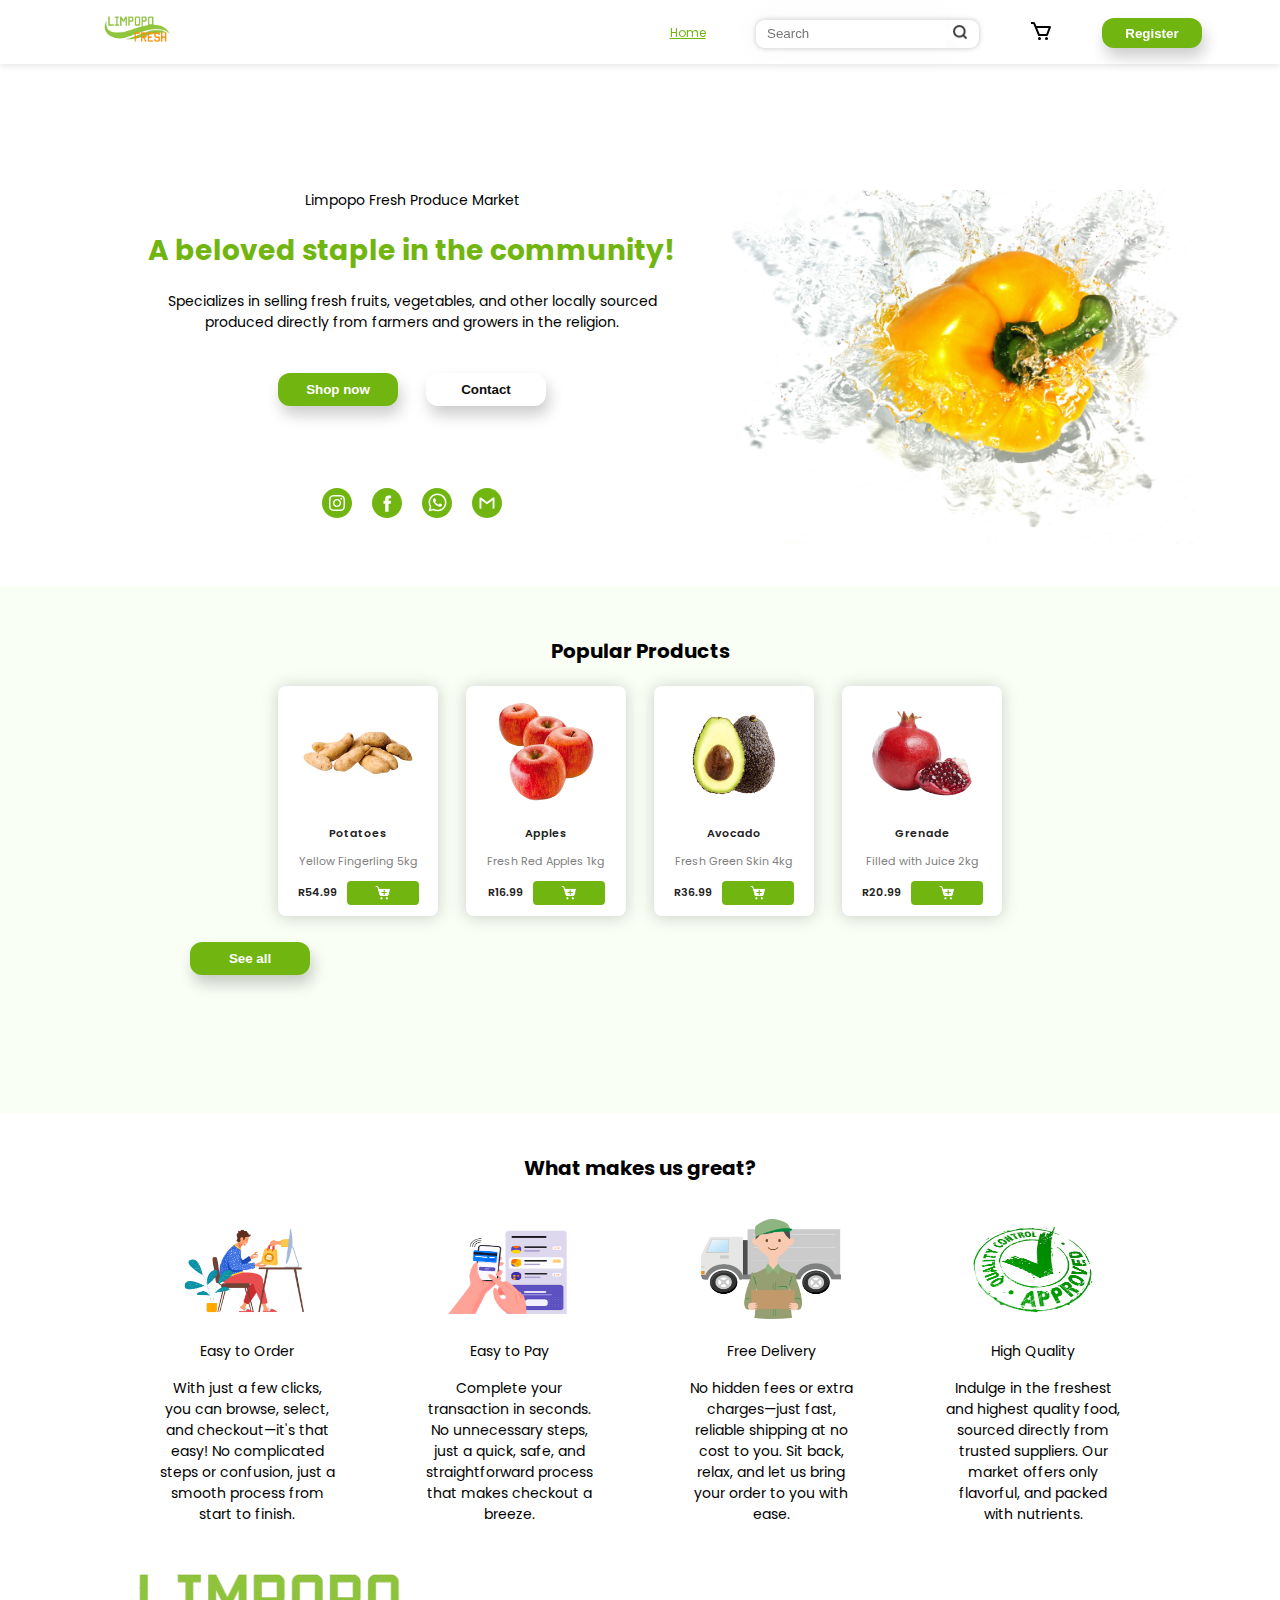
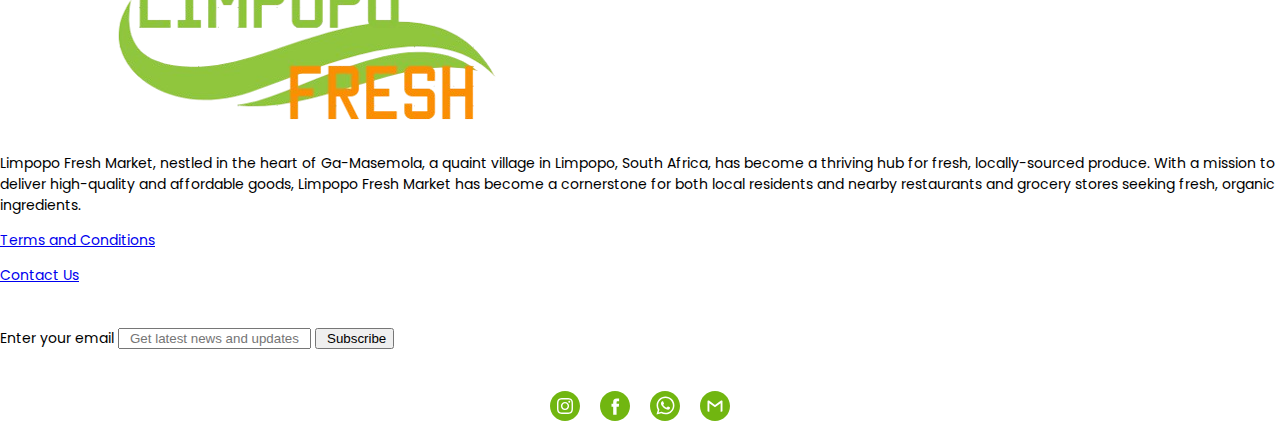
==== commit 46da28aa: "Update index.html" ====
--- a/index.html
+++ b/index.html
@@ -1,6 +1,5 @@
 <!DOCTYPE html>
 <html lang="en">
-
 <head>
     <meta charset="UTF-8">
     <meta name="viewport" content="width=device-width, initial-scale=1.0">
@@ -8,7 +7,6 @@
     <link rel="icon" href="images/Limp-logo.png" type="image/png">
     <link rel="stylesheet" href="style.css" type="text/css">
 </head>
-
 <body>
     <div class="container">
         <div class="navigation-bar">
@@ -24,8 +22,7 @@
                         <a href="#" class="menu-close">
                             <img src="icons/back.png" class="close-btn" width="19">
                     </li>
-                    <li><a href="index.html" class="active">Home</a></li>
-                    <li><a href="shop.html">Shop</a></li>                    
+                    <li><a href="index.html" class="active">Home</a></li>                  
                     <li class="li-search ">
                         <input type="search" placeholder="Search" class="search-input">
                         <Button class="btn-search"><img src="icons/search.png" class="search-icon"></Button>
@@ -40,7 +37,6 @@
             </nav>
         </div>
     </div>
-    <div class="wrap">
     <section class="page-body">
         <div class="left-col">
             <p class="business-name">Limpopo Fresh Produce Market</p>
@@ -51,7 +47,7 @@
             </p>
             <div class="btn-container">
                 <a href="shop.html"><button class="shop-now">Shop now</button></a>
-                <a href="#about"><button class="about-us">About Us</button></a>
+                <a href="contact.html"><button class="about-us">Contact</button></a>
             </div>
             <div class="social-icons">
                 <a href="#"><i class="social-icon-color"><svg width="30" height="30" viewBox="0 0 48 48" fill="none"
@@ -122,20 +118,14 @@
                     <p class="product-sub">Filled with Juice 2kg</p>
                     <p class="cart">R20.99<span><img src="./icons/addCart.png" width="16"></span></p>
                 </div>
-
+                
+            </div>
+            <div class="seeAll">
+                <a href="shop.html"><button class="shop-now">See all</button></a>
             </div>
         </div>
     </div>
-    <div class="about" id="about">
-        <p class="heading">About Us</p>
-        <h5>Limpopo Fresh Market, nestled in the heart of Ga-Masemola, a quaint village in 
-            Limpopo, South Africa, has become a thriving hub for fresh, locally-sourced produce. 
-            With a mission to deliver high-quality and affordable goods, Limpopo Fresh Market has become a cornerstone for both local residents and nearby restaurants and grocery stores seeking fresh, organic ingredients.</h5>
-            <br />
-            <h5>Beyond just a marketplace, Limpopo Fresh Market plays an essential role in 
-            supporting sustainable agriculture and empowering small-scale farmers. By sourcing produce locally, it reduces transportation costs and environmental impact, ensuring that the produce reaches consumers at its freshest. The market has also become a social and cultural hub, where residents gather not just for shopping but also to share stories and connect with one another, strengthening the village's sense of community.
-            Through partnerships with local growers, the market has enabled farmers to expand their reach, contributing to the economic growth of the village. Additionally, Limpopo Fresh Market hosts regular events, such as seasonal produce festivals and workshops, educating the community about healthy eating and sustainable farming practices. </h5>
-    </div>
+
     <p class="heading">What makes us great?</p>
     <div class="us-great">
         <div class="product">
@@ -160,84 +150,66 @@
         </div>
         
     </div>
-    <div class="underline"></div>
     <footer>
-        <div class="social">
-        <br />
-            
-
-            <div class="footer-cont" id="footer-cont">
-                <form method="post" action='message.php'>
-                    <p class="heading">Contact</p>
-                    <p class="send-message">Need to get in touch with us?</p>
-                    <p class="send-message">Send message</p>
-                    <fieldset>
-                    <div>
-                        <label for="first-name">Enter Your Name: <input id="first-name" name="first-name" type="text"
-                                placeholder="Name" />
     
-                        </label>
-                        <label for="email">Enter Your Email: <input id="email" name="email" type="email"
-                                placeholder="Email" />
     
-                        </label>
-                        <label for="phone">Enter Phone number: <input id="phone" name="phone" type="tel"
-                                placeholder="Phone Number" />
-    
-                        </label>
+            <div class="footer-left">
+                <img src= "images/Limp-logo.png" class="footerlogo">
+                <p class="footer-about">Limpopo Fresh Market, nestled in the heart of Ga-Masemola, a quaint village in 
+                    Limpopo, South Africa, has become a thriving hub for fresh, locally-sourced produce. 
+                    With a mission to deliver high-quality and affordable goods, Limpopo Fresh Market has become a cornerstone for both local residents and nearby restaurants and grocery stores seeking fresh, organic ingredients.
+            </p>
+
+                <p class="footer-about"><a href="#">Terms and Conditions</a></p>
+                <p class="footer-about"><a href ="contact.html">Contact Us</a></p>
+            </div>
+            <div class="footer-right">
+                <form class="footer" id="emailForm">
+                    <label for="email">Enter your email</label>
+                    <input id="email" type="email" placeholder="Get latest news and updates">
+                    <span id="error" style="color:rgb(172, 41, 41);"></span>
+                    <input type="submit" value="Subscribe" name="submit">
+                </form>
+                <div class="footer-icons">
+                    <div class="social-icons">
+                        <a href="#"><i class="social-icon-color"><svg width="30" height="30" viewBox="0 0 48 48" fill="none"
+                                    xmlns="http://www.w3.org/2000/svg">
+                                    <path fill-rule="evenodd" clip-rule="evenodd"
+                                        d="M24 0C10.7452 0 0 10.7452 0 24C0 37.2548 10.7452 48 24 48C37.2548 48 48 37.2548 48 24C48 10.7452 37.2548 0 24 0ZM18.7233 11.2773C20.0886 11.2152 20.5249 11.2 24.0012 11.2H23.9972C27.4746 11.2 27.9092 11.2152 29.2746 11.2773C30.6373 11.3397 31.5679 11.5555 32.384 11.872C33.2266 12.1987 33.9386 12.636 34.6506 13.348C35.3627 14.0595 35.8 14.7736 36.128 15.6155C36.4427 16.4294 36.6587 17.3595 36.7227 18.7222C36.784 20.0876 36.8 20.5238 36.8 24.0001C36.8 27.4764 36.784 27.9116 36.7227 29.277C36.6587 30.6391 36.4427 31.5695 36.128 32.3837C35.8 33.2253 35.3627 33.9394 34.6506 34.6509C33.9394 35.3629 33.2264 35.8013 32.3848 36.1283C31.5703 36.4448 30.6391 36.6605 29.2765 36.7229C27.9111 36.7851 27.4762 36.8003 23.9996 36.8003C20.5236 36.8003 20.0876 36.7851 18.7222 36.7229C17.3598 36.6605 16.4294 36.4448 15.615 36.1283C14.7736 35.8013 14.0595 35.3629 13.3483 34.6509C12.6365 33.9394 12.1992 33.2253 11.872 32.3834C11.5557 31.5695 11.34 30.6394 11.2773 29.2767C11.2155 27.9114 11.2 27.4764 11.2 24.0001C11.2 20.5238 11.216 20.0873 11.2771 18.7219C11.3384 17.3598 11.5544 16.4294 11.8717 15.6152C12.1997 14.7736 12.6371 14.0595 13.3491 13.348C14.0606 12.6363 14.7747 12.1989 15.6166 11.872C16.4305 11.5555 17.3606 11.3397 18.7233 11.2773Z"
+                                        fill="currentcolor" />
+                                    <path fill-rule="evenodd" clip-rule="evenodd"
+                                        d="M22.853 13.5067C23.0759 13.5064 23.3158 13.5065 23.5746 13.5066L24.0013 13.5067C27.4189 13.5067 27.824 13.519 29.1736 13.5803C30.4216 13.6374 31.0989 13.8459 31.5501 14.0211C32.1475 14.2531 32.5733 14.5305 33.0211 14.9785C33.4691 15.4265 33.7464 15.8532 33.979 16.4505C34.1542 16.9012 34.363 17.5785 34.4198 18.8265C34.4811 20.1759 34.4944 20.5812 34.4944 23.9972C34.4944 27.4133 34.4811 27.8186 34.4198 29.168C34.3627 30.416 34.1542 31.0933 33.979 31.544C33.747 32.1413 33.4691 32.5667 33.0211 33.0144C32.5731 33.4624 32.1477 33.7398 31.5501 33.9718C31.0995 34.1478 30.4216 34.3558 29.1736 34.4128C27.8242 34.4742 27.4189 34.4875 24.0013 34.4875C20.5834 34.4875 20.1783 34.4742 18.8289 34.4128C17.5809 34.3552 16.9036 34.1467 16.4521 33.9715C15.8548 33.7395 15.4281 33.4621 14.9801 33.0141C14.5321 32.5661 14.2548 32.1405 14.0222 31.5429C13.847 31.0923 13.6382 30.4149 13.5814 29.1669C13.5201 27.8176 13.5078 27.4122 13.5078 23.994C13.5078 20.5759 13.5201 20.1727 13.5814 18.8233C13.6385 17.5753 13.847 16.898 14.0222 16.4468C14.2542 15.8494 14.5321 15.4228 14.9801 14.9748C15.4281 14.5268 15.8548 14.2494 16.4521 14.0169C16.9033 13.8409 17.5809 13.6329 18.8289 13.5755C20.0097 13.5222 20.4674 13.5062 22.853 13.5035V13.5067ZM30.8339 15.6321C29.9859 15.6321 29.2978 16.3193 29.2978 17.1676C29.2978 18.0156 29.9859 18.7036 30.8339 18.7036C31.6819 18.7036 32.3699 18.0156 32.3699 17.1676C32.3699 16.3196 31.6819 15.6316 30.8339 15.6316V15.6321ZM17.4279 24.0002C17.4279 20.3701 20.3709 17.4269 24.001 17.4268C27.6312 17.4268 30.5736 20.37 30.5736 24.0002C30.5736 27.6304 27.6314 30.5723 24.0013 30.5723C20.3711 30.5723 17.4279 27.6304 17.4279 24.0002Z"
+                                        fill="Currentcolor" />
+                                    <path fill="Currentcolor"
+                                        d="M24.0012 19.7334C26.3575 19.7334 28.2679 21.6436 28.2679 24.0001C28.2679 26.3564 26.3575 28.2668 24.0012 28.2668C21.6447 28.2668 19.7345 26.3564 19.7345 24.0001C19.7345 21.6436 21.6447 19.7334 24.0012 19.7334Z"
+                                        fill="black" />
+                                </svg></i></a>
+                        <a href="#"><i class="social-icon-color"> <svg width="30" height="30" viewBox="0 0 48 48" fill="none"
+                                    xmlns="http://www.w3.org/2000/svg">
+                                    <path fill-rule="evenodd" clip-rule="evenodd"
+                                        d="M24 0C10.7452 0 0 10.7452 0 24C0 37.2548 10.7452 48 24 48C37.2548 48 48 37.2548 48 24C48 10.7452 37.2548 0 24 0ZM26.5016 25.0542V38.1115H21.0991V25.0547H18.4V20.5551H21.0991V17.8536C21.0991 14.1828 22.6231 12 26.9532 12H30.5581V16.5001H28.3048C26.6192 16.5001 26.5077 17.1289 26.5077 18.3025L26.5016 20.5546H30.5836L30.1059 25.0542H26.5016Z"
+                                        fill="currentcolor" />
+                                </svg></i></a>
+                        <a href="#"><i class="social-icon-color"><svg width="30" height="30" viewBox="0 0 48 48" fill="none"
+                                    xmlns="http://www.w3.org/2000/svg">
+                                    <path fill-rule="evenodd" clip-rule="evenodd"
+                                        d="M0 24C0 37.2548 10.7452 48 24 48C37.2548 48 48 37.2548 48 24C48 10.7452 37.2548 0 24 0C10.7452 0 0 10.7452 0 24ZM39.0621 23.0815C39.059 30.9483 32.6595 37.3493 24.7911 37.3525H24.7852C22.3967 37.3517 20.0498 36.7524 17.9653 35.6155L10.4 37.6L12.4246 30.2048C11.1757 28.0405 10.5186 25.5855 10.5196 23.0702C10.5228 15.2017 16.9248 8.8 24.7909 8.8C28.6086 8.80165 32.1918 10.2879 34.8862 12.9854C37.5806 15.6828 39.0637 19.2683 39.0621 23.0815Z"
+                                        fill="currentcolor" />
+                                    <path fill-rule="evenodd" clip-rule="evenodd"
+                                        d="M13.8265 34.2096L18.3159 33.0319L18.749 33.289C20.5702 34.3697 22.6578 34.9415 24.7863 34.9424H24.7911C31.3289 34.9424 36.6499 29.6212 36.6526 23.0807C36.6538 19.9112 35.4212 16.9311 33.1817 14.689C30.9422 12.4469 27.964 11.2115 24.7958 11.2104C18.2529 11.2104 12.9318 16.5311 12.9292 23.0711C12.9283 25.3124 13.5554 27.4951 14.7428 29.3836L15.0248 29.8324L13.8265 34.2096ZM31.4924 26.1541C31.7411 26.2743 31.9091 26.3554 31.9808 26.4751C32.0699 26.6238 32.0699 27.3378 31.7729 28.1709C31.4756 29.0038 30.0511 29.764 29.3659 29.8663C28.7516 29.9582 27.9742 29.9965 27.12 29.725C26.602 29.5607 25.9379 29.3413 25.0871 28.9739C21.7442 27.5304 19.485 24.2904 19.0581 23.678C19.0282 23.6351 19.0072 23.6051 18.9956 23.5896L18.9927 23.5857C18.804 23.3339 17.5395 21.6468 17.5395 19.9008C17.5395 18.2583 18.3464 17.3973 18.7178 17.001C18.7432 16.9739 18.7666 16.9489 18.7876 16.926C19.1144 16.569 19.5008 16.4798 19.7385 16.4798C19.9762 16.4798 20.2141 16.482 20.4219 16.4924C20.4475 16.4937 20.4742 16.4935 20.5018 16.4934C20.7096 16.4921 20.9686 16.4906 21.2242 17.1045C21.3225 17.3408 21.4664 17.691 21.6181 18.0603C21.9249 18.8074 22.264 19.6328 22.3236 19.7522C22.4128 19.9307 22.4722 20.1389 22.3533 20.377C22.3355 20.4127 22.319 20.4464 22.3032 20.4785C22.214 20.6608 22.1483 20.7949 21.9968 20.9718C21.9372 21.0414 21.8756 21.1164 21.814 21.1913C21.6914 21.3407 21.5687 21.4901 21.4619 21.5965C21.2834 21.7743 21.0975 21.9673 21.3055 22.3243C21.5135 22.6813 22.2292 23.8489 23.2893 24.7945C24.4288 25.8109 25.4192 26.2405 25.9212 26.4583C26.0192 26.5008 26.0986 26.5352 26.1569 26.5644C26.5133 26.7429 26.7214 26.7131 26.9294 26.4751C27.1374 26.2372 27.8208 25.4339 28.0585 25.0769C28.2961 24.7201 28.534 24.7795 28.8608 24.8985C29.1877 25.0176 30.9408 25.8801 31.2974 26.0586C31.367 26.0935 31.4321 26.1249 31.4924 26.1541Z"
+                                        fill="currentcolor" />
+                                </svg></i></a>
+                        <a href="#"><i class="social-icon-color"><svg width="30" height="30" viewBox="0 0 48 48" fill="none"
+                                    xmlns="http://www.w3.org/2000/svg">
+                                    <path fill-rule="evenodd" clip-rule="evenodd"
+                                        d="M24 0C10.7452 0 0 10.7452 0 24C0 37.2548 10.7452 48 24 48C37.2548 48 48 37.2548 48 24C48 10.7452 37.2548 0 24 0ZM23.9639 26.0193L14.9987 19.5115V33.23H13.5009C12.6664 33.23 12.0031 32.5667 12.0031 31.7322V16.562C12.0031 16.4985 12.007 16.4389 12.0144 16.3831C12.0416 16.1451 12.1284 15.9122 12.2813 15.7061C12.7734 15.0428 13.7363 14.893 14.421 15.3851L23.9853 22.3391L33.6138 15.2996C34.2771 14.8074 35.2186 14.9572 35.7107 15.6419C35.9723 15.9945 36.0525 16.4256 35.9674 16.8261V31.7536C35.9674 32.5667 35.3041 33.23 34.4697 33.23H32.9719V19.4788L23.9639 26.0193Z"
+                                        fill="currentcolor" />
+                                </svg>
+                            </i></a>
                     </div>
-                    <div>
-                        <label for="message">Message:
-                            <textarea id="message" name="message" rows="9" cols="50" placeholder="Your Enquiry"></textarea>
-                        </label>
-                    </div>
-                    </fieldset>
-                    <input type="submit" value="Submit" name="send-message" class="submit-btn" />
-                </form>
-    
-
-            <div class="social-icons">
-                <a href="#"><i class="social-icon-color"><svg width="30" height="30" viewBox="0 0 48 48" fill="none"
-                            xmlns="http://www.w3.org/2000/svg">
-                            <path fill-rule="evenodd" clip-rule="evenodd"
-                                d="M24 0C10.7452 0 0 10.7452 0 24C0 37.2548 10.7452 48 24 48C37.2548 48 48 37.2548 48 24C48 10.7452 37.2548 0 24 0ZM18.7233 11.2773C20.0886 11.2152 20.5249 11.2 24.0012 11.2H23.9972C27.4746 11.2 27.9092 11.2152 29.2746 11.2773C30.6373 11.3397 31.5679 11.5555 32.384 11.872C33.2266 12.1987 33.9386 12.636 34.6506 13.348C35.3627 14.0595 35.8 14.7736 36.128 15.6155C36.4427 16.4294 36.6587 17.3595 36.7227 18.7222C36.784 20.0876 36.8 20.5238 36.8 24.0001C36.8 27.4764 36.784 27.9116 36.7227 29.277C36.6587 30.6391 36.4427 31.5695 36.128 32.3837C35.8 33.2253 35.3627 33.9394 34.6506 34.6509C33.9394 35.3629 33.2264 35.8013 32.3848 36.1283C31.5703 36.4448 30.6391 36.6605 29.2765 36.7229C27.9111 36.7851 27.4762 36.8003 23.9996 36.8003C20.5236 36.8003 20.0876 36.7851 18.7222 36.7229C17.3598 36.6605 16.4294 36.4448 15.615 36.1283C14.7736 35.8013 14.0595 35.3629 13.3483 34.6509C12.6365 33.9394 12.1992 33.2253 11.872 32.3834C11.5557 31.5695 11.34 30.6394 11.2773 29.2767C11.2155 27.9114 11.2 27.4764 11.2 24.0001C11.2 20.5238 11.216 20.0873 11.2771 18.7219C11.3384 17.3598 11.5544 16.4294 11.8717 15.6152C12.1997 14.7736 12.6371 14.0595 13.3491 13.348C14.0606 12.6363 14.7747 12.1989 15.6166 11.872C16.4305 11.5555 17.3606 11.3397 18.7233 11.2773Z"
-                                fill="currentcolor" />
-                            <path fill-rule="evenodd" clip-rule="evenodd"
-                                d="M22.853 13.5067C23.0759 13.5064 23.3158 13.5065 23.5746 13.5066L24.0013 13.5067C27.4189 13.5067 27.824 13.519 29.1736 13.5803C30.4216 13.6374 31.0989 13.8459 31.5501 14.0211C32.1475 14.2531 32.5733 14.5305 33.0211 14.9785C33.4691 15.4265 33.7464 15.8532 33.979 16.4505C34.1542 16.9012 34.363 17.5785 34.4198 18.8265C34.4811 20.1759 34.4944 20.5812 34.4944 23.9972C34.4944 27.4133 34.4811 27.8186 34.4198 29.168C34.3627 30.416 34.1542 31.0933 33.979 31.544C33.747 32.1413 33.4691 32.5667 33.0211 33.0144C32.5731 33.4624 32.1477 33.7398 31.5501 33.9718C31.0995 34.1478 30.4216 34.3558 29.1736 34.4128C27.8242 34.4742 27.4189 34.4875 24.0013 34.4875C20.5834 34.4875 20.1783 34.4742 18.8289 34.4128C17.5809 34.3552 16.9036 34.1467 16.4521 33.9715C15.8548 33.7395 15.4281 33.4621 14.9801 33.0141C14.5321 32.5661 14.2548 32.1405 14.0222 31.5429C13.847 31.0923 13.6382 30.4149 13.5814 29.1669C13.5201 27.8176 13.5078 27.4122 13.5078 23.994C13.5078 20.5759 13.5201 20.1727 13.5814 18.8233C13.6385 17.5753 13.847 16.898 14.0222 16.4468C14.2542 15.8494 14.5321 15.4228 14.9801 14.9748C15.4281 14.5268 15.8548 14.2494 16.4521 14.0169C16.9033 13.8409 17.5809 13.6329 18.8289 13.5755C20.0097 13.5222 20.4674 13.5062 22.853 13.5035V13.5067ZM30.8339 15.6321C29.9859 15.6321 29.2978 16.3193 29.2978 17.1676C29.2978 18.0156 29.9859 18.7036 30.8339 18.7036C31.6819 18.7036 32.3699 18.0156 32.3699 17.1676C32.3699 16.3196 31.6819 15.6316 30.8339 15.6316V15.6321ZM17.4279 24.0002C17.4279 20.3701 20.3709 17.4269 24.001 17.4268C27.6312 17.4268 30.5736 20.37 30.5736 24.0002C30.5736 27.6304 27.6314 30.5723 24.0013 30.5723C20.3711 30.5723 17.4279 27.6304 17.4279 24.0002Z"
-                                fill="Currentcolor" />
-                            <path fill="Currentcolor"
-                                d="M24.0012 19.7334C26.3575 19.7334 28.2679 21.6436 28.2679 24.0001C28.2679 26.3564 26.3575 28.2668 24.0012 28.2668C21.6447 28.2668 19.7345 26.3564 19.7345 24.0001C19.7345 21.6436 21.6447 19.7334 24.0012 19.7334Z"
-                                fill="black" />
-                        </svg></i></a>
-                <a href="#"><i class="social-icon-color"> <svg width="30" height="30" viewBox="0 0 48 48" fill="none"
-                            xmlns="http://www.w3.org/2000/svg">
-                            <path fill-rule="evenodd" clip-rule="evenodd"
-                                d="M24 0C10.7452 0 0 10.7452 0 24C0 37.2548 10.7452 48 24 48C37.2548 48 48 37.2548 48 24C48 10.7452 37.2548 0 24 0ZM26.5016 25.0542V38.1115H21.0991V25.0547H18.4V20.5551H21.0991V17.8536C21.0991 14.1828 22.6231 12 26.9532 12H30.5581V16.5001H28.3048C26.6192 16.5001 26.5077 17.1289 26.5077 18.3025L26.5016 20.5546H30.5836L30.1059 25.0542H26.5016Z"
-                                fill="currentcolor" />
-                        </svg></i></a>
-                <a href="#"><i class="social-icon-color"><svg width="30" height="30" viewBox="0 0 48 48" fill="none"
-                            xmlns="http://www.w3.org/2000/svg">
-                            <path fill-rule="evenodd" clip-rule="evenodd"
-                                d="M0 24C0 37.2548 10.7452 48 24 48C37.2548 48 48 37.2548 48 24C48 10.7452 37.2548 0 24 0C10.7452 0 0 10.7452 0 24ZM39.0621 23.0815C39.059 30.9483 32.6595 37.3493 24.7911 37.3525H24.7852C22.3967 37.3517 20.0498 36.7524 17.9653 35.6155L10.4 37.6L12.4246 30.2048C11.1757 28.0405 10.5186 25.5855 10.5196 23.0702C10.5228 15.2017 16.9248 8.8 24.7909 8.8C28.6086 8.80165 32.1918 10.2879 34.8862 12.9854C37.5806 15.6828 39.0637 19.2683 39.0621 23.0815Z"
-                                fill="currentcolor" />
-                            <path fill-rule="evenodd" clip-rule="evenodd"
-                                d="M13.8265 34.2096L18.3159 33.0319L18.749 33.289C20.5702 34.3697 22.6578 34.9415 24.7863 34.9424H24.7911C31.3289 34.9424 36.6499 29.6212 36.6526 23.0807C36.6538 19.9112 35.4212 16.9311 33.1817 14.689C30.9422 12.4469 27.964 11.2115 24.7958 11.2104C18.2529 11.2104 12.9318 16.5311 12.9292 23.0711C12.9283 25.3124 13.5554 27.4951 14.7428 29.3836L15.0248 29.8324L13.8265 34.2096ZM31.4924 26.1541C31.7411 26.2743 31.9091 26.3554 31.9808 26.4751C32.0699 26.6238 32.0699 27.3378 31.7729 28.1709C31.4756 29.0038 30.0511 29.764 29.3659 29.8663C28.7516 29.9582 27.9742 29.9965 27.12 29.725C26.602 29.5607 25.9379 29.3413 25.0871 28.9739C21.7442 27.5304 19.485 24.2904 19.0581 23.678C19.0282 23.6351 19.0072 23.6051 18.9956 23.5896L18.9927 23.5857C18.804 23.3339 17.5395 21.6468 17.5395 19.9008C17.5395 18.2583 18.3464 17.3973 18.7178 17.001C18.7432 16.9739 18.7666 16.9489 18.7876 16.926C19.1144 16.569 19.5008 16.4798 19.7385 16.4798C19.9762 16.4798 20.2141 16.482 20.4219 16.4924C20.4475 16.4937 20.4742 16.4935 20.5018 16.4934C20.7096 16.4921 20.9686 16.4906 21.2242 17.1045C21.3225 17.3408 21.4664 17.691 21.6181 18.0603C21.9249 18.8074 22.264 19.6328 22.3236 19.7522C22.4128 19.9307 22.4722 20.1389 22.3533 20.377C22.3355 20.4127 22.319 20.4464 22.3032 20.4785C22.214 20.6608 22.1483 20.7949 21.9968 20.9718C21.9372 21.0414 21.8756 21.1164 21.814 21.1913C21.6914 21.3407 21.5687 21.4901 21.4619 21.5965C21.2834 21.7743 21.0975 21.9673 21.3055 22.3243C21.5135 22.6813 22.2292 23.8489 23.2893 24.7945C24.4288 25.8109 25.4192 26.2405 25.9212 26.4583C26.0192 26.5008 26.0986 26.5352 26.1569 26.5644C26.5133 26.7429 26.7214 26.7131 26.9294 26.4751C27.1374 26.2372 27.8208 25.4339 28.0585 25.0769C28.2961 24.7201 28.534 24.7795 28.8608 24.8985C29.1877 25.0176 30.9408 25.8801 31.2974 26.0586C31.367 26.0935 31.4321 26.1249 31.4924 26.1541Z"
-                                fill="currentcolor" />
-                        </svg></i></a>
-                <a href="#"><i class="social-icon-color"><svg width="30" height="30" viewBox="0 0 48 48" fill="none"
-                            xmlns="http://www.w3.org/2000/svg">
-                            <path fill-rule="evenodd" clip-rule="evenodd"
-                                d="M24 0C10.7452 0 0 10.7452 0 24C0 37.2548 10.7452 48 24 48C37.2548 48 48 37.2548 48 24C48 10.7452 37.2548 0 24 0ZM23.9639 26.0193L14.9987 19.5115V33.23H13.5009C12.6664 33.23 12.0031 32.5667 12.0031 31.7322V16.562C12.0031 16.4985 12.007 16.4389 12.0144 16.3831C12.0416 16.1451 12.1284 15.9122 12.2813 15.7061C12.7734 15.0428 13.7363 14.893 14.421 15.3851L23.9853 22.3391L33.6138 15.2996C34.2771 14.8074 35.2186 14.9572 35.7107 15.6419C35.9723 15.9945 36.0525 16.4256 35.9674 16.8261V31.7536C35.9674 32.5667 35.3041 33.23 34.4697 33.23H32.9719V19.4788L23.9639 26.0193Z"
-                                fill="currentcolor" />
-                        </svg>
-                    </i></a>
-            </div>
-        </div>
-        <p class="copy-right">&copy; 2024 Maphutha AC, All rights are reserved.</p>
-
-</div>
-</footer>
-</div>
+                </div>
+            </div>
+        </footer>
     <script src="index.js"></script>
 </body>
 
--- a/style.css
+++ b/style.css
@@ -69,7 +69,7 @@
     margin: 0;
     list-style: none;
     border-radius: 0.5em;
-    width: 50%;
+    width: 62%;
     padding: 3em;
     text-align: right;
     transform: translateX(100%);
@@ -512,7 +512,6 @@
     padding: 5px 0;
 
 }
-
 .dropdown {
     display: flex;
     gap: 2em;
@@ -537,7 +536,8 @@
     justify-content: space-between;
     cursor: pointer;
     box-shadow: none;
-    border-radius: 0
+    border-radius: 0;
+    font-weight: normal;
 
 }
 .categorylst, .pricelst {
@@ -548,26 +548,94 @@
 }
 .categorylst, .pricelst {
     padding-inline-start: 10px;
-    padding-top: 10px;
     height: auto;
+    padding: .5em;
+    padding-top: 1em;
     width: 120px;
     box-shadow: 0 1px 10px 1px rgba(155, 155, 155, 0.2);
-    transform: translateX(700%);
+    transform: translateY(-200%);
     opacity: 0;
-
-    transition: .3s ease-in-out;
+    transition: .2s ease-in-out;
     position: absolute;
     background-color: white;
 }
 
-.dropdown div ul li {
-    list-style: none;
-    margin-bottom: 10px;
+.categorylst label, .pricelst label {
+    font-size: 12px;
+    margin-left: 0;
+    display: flex;
+    align-items: center;
+
+}
+
+.categorylst label input[type="checkbox"] 
+ , .pricelst label input[type="radio"]{
+    opacity: 60%;
+
+}
+
+input[type="checkbox"], input[type="radio"] {
+    position: relative;
+    appearance: none;
+    background-color: #fff;
+    border: 2px solid #ccc;
+    width: 18px;
+    height: 20px;
     cursor: pointer;
-    font-size: 13px;
-}
+    outline: none;
+    border-radius: 5px; /* For rounded corners */
+}
+
+
+input[type="checkbox"]:checked, input[type="radio"]:checked {
+    background-color: var(--tertiary-color);
+    border-color: var(--tertiary-color); 
+}
+
+input[type="checkbox"]:checked::before {
+    content: '✔'; /* Checkmark symbol */
+    color: white;
+    margin-left: -0.69em;
+    margin-top: -.1em;
+    font-size: 14px;
+    display: block;
+    text-align: center;
+    line-height: 20px;
+
+}
+
+/* Custom dot for radio buttons */
+input[type="radio"]:checked::before {
+    content: '';
+    margin-left: -9.3px;
+    margin-top: 1.7px;
+    display: block; 
+    width: 13px;
+    height: 13px;
+    background-color: white;
+    border-radius: 50%;
+    position: absolute;
+
+}
+
+/* Hover effect for checkboxes and radio buttons */
+input[type="checkbox"]:hover, input[type="radio"]:hover {
+    border-color: #5bb848; /* Change border color on hover */
+}
+
+
+
+
 .dropdown div ul li:hover {
     background-color: rgb(247, 247, 247);
+}
+.mobile p a{
+    justify-content: center;
+    display: flex;
+    margin-top: -.5em;
+    margin-bottom: 2em;
+    color: #0e0e0e;
+
 }
 .showDrop {
     transform: translateX(0);
@@ -922,14 +990,12 @@
         font-size: 11px;
         position: fixed;
         z-index: 1;
-        margin-top: -13em;
         left: 0;
         align-items: center;
         height: 100vh;
-        margin-top: 10px;
         width: 13%;
-        padding-left: 3em;
-        margin-top: -3em;
+        padding-left: 4em;
+        margin-top: -13em;
     }
     .food-price {
         display: grid;
@@ -958,15 +1024,17 @@
     .reset a {
         color: #0e0e0e;
         font-size: 13px;
-        margin-left: 2.3em;
 
     }
     .dropdown {
         display: none;
     }
     .check-btns {
-   
         margin-left: 2.5em;
-        
-    }
-}
+    }
+    .check-btns label {
+        display: flex;
+        gap: 8px;
+        align-items: center;
+    }
+}
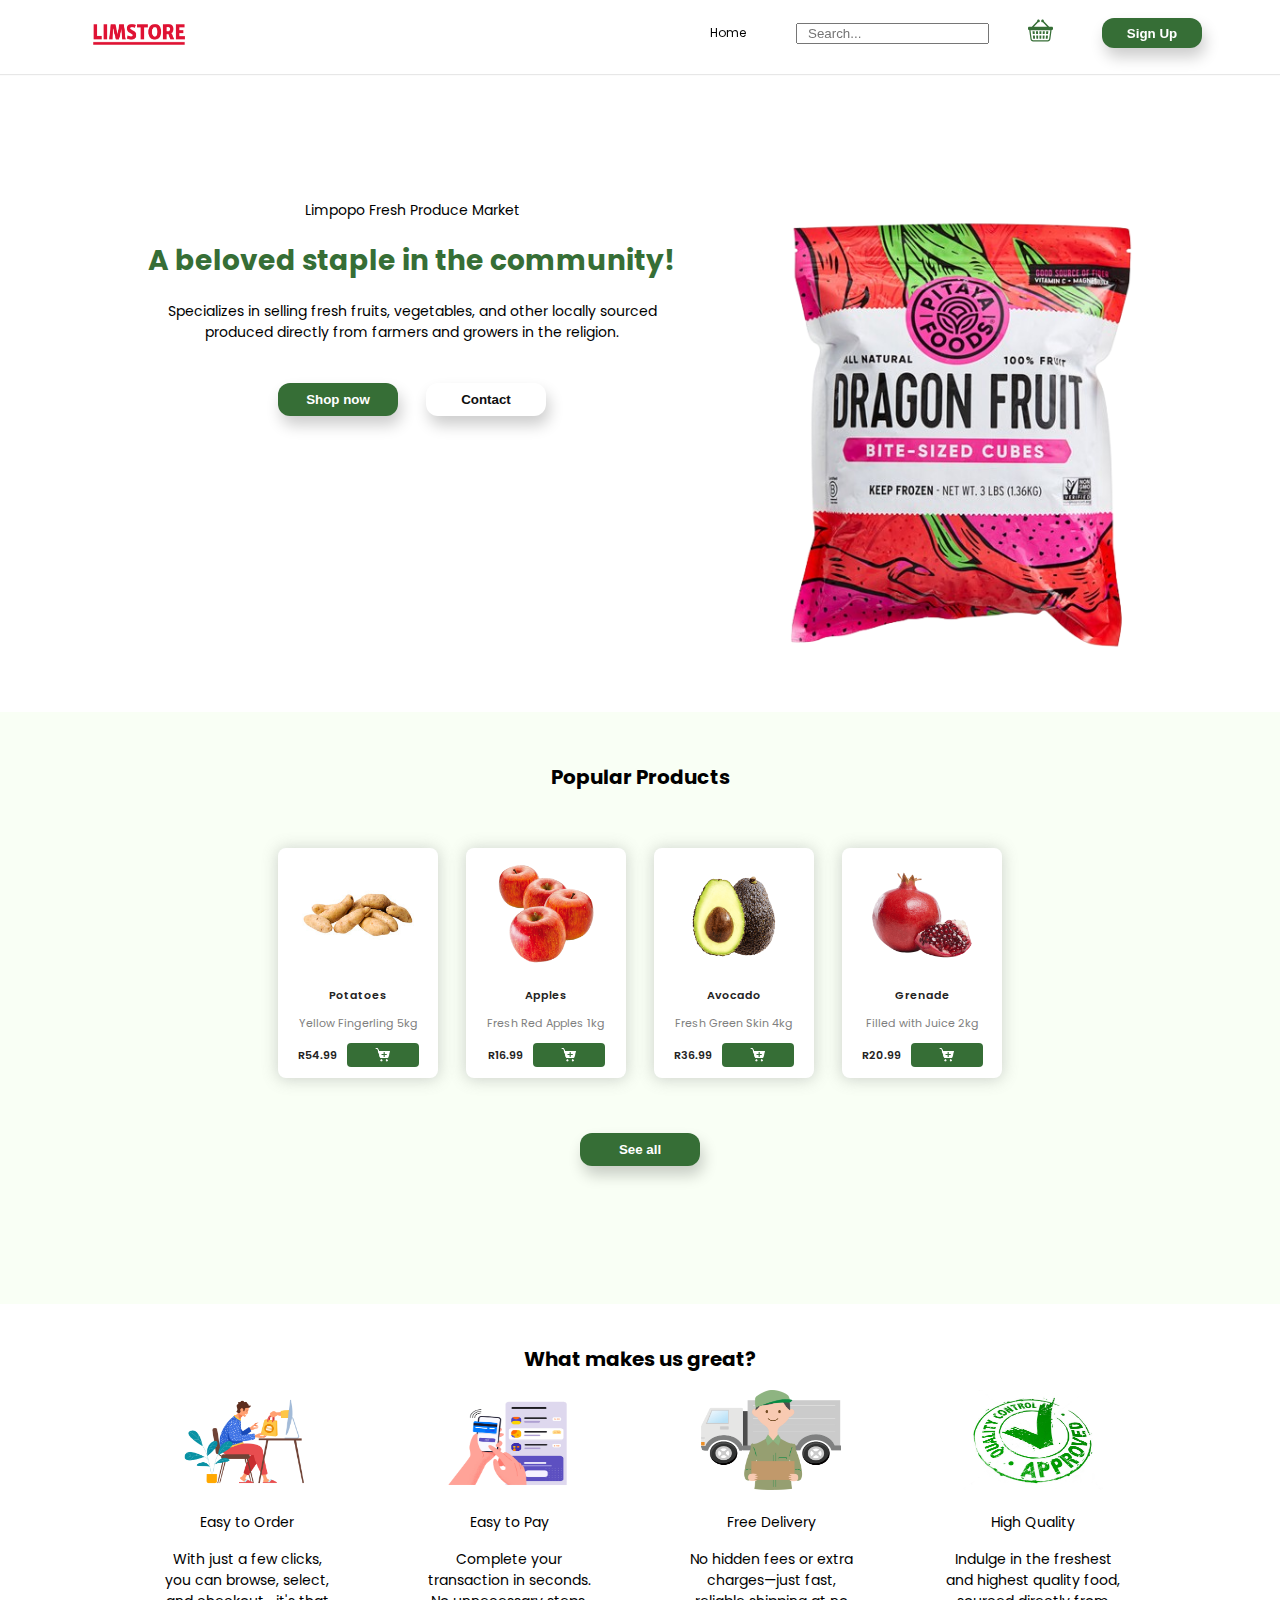
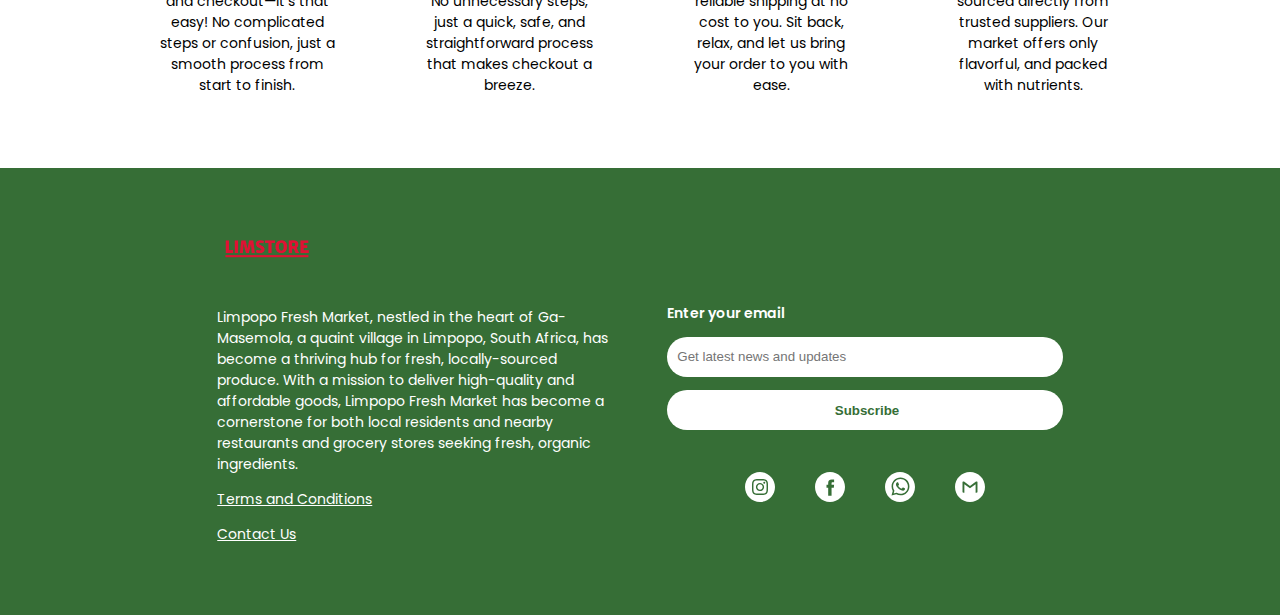
==== commit 835f3239: "Update index.html" ====
--- a/index.html
+++ b/index.html
@@ -4,18 +4,55 @@
     <meta charset="UTF-8">
     <meta name="viewport" content="width=device-width, initial-scale=1.0">
     <title>Limpopo Fresh | Home </title>
-    <link rel="icon" href="images/Limp-logo.png" type="image/png">
+    <link rel="icon" href="logo/icon-logo.png" type="image/png">
     <link rel="stylesheet" href="style.css" type="text/css">
 </head>
 <body>
     <div class="container">
         <div class="navigation-bar">
-            <a href="index.html"><img src="images/Limp-logo.png" class="logo" width="100" height="30">
+            <a href="index.html"><img src="logo/logo.png" class="logo" width="110" height="40">
             </a>
             <nav>
                 <div class="navicons">
-                        <a href ="#"><img class="click-cart cart-icon" src="icons/bx-cart.svg"></a>
-                        <a href="#"><img src="icons/menu-icon.svg" class="menu-icon"></a>
+                        <i class="click-cart cart-icon">
+                            <svg height="25px" width="25px" version="1.1" id="_x32_" xmlns="http://www.w3.org/2000/svg" xmlns:xlink="http://www.w3.org/1999/xlink" 
+                            viewBox="0 0 512 512"  xml:space="preserve">
+
+                       <g>
+                           <polygon class="st0" points="236.42,425.105 271.759,425.105 273.104,357.194 235.091,357.194 	" fill="currentcolor"/>
+                           <polygon class="st0" points="415.611,269.952 373.037,269.952 369.713,328.786 410.439,328.786 	" fill="currentcolor"/>
+                           <path class="st0" d="M402.637,417.747l5.318-60.553h-39.854l-3.836,67.911h30.326C398.772,425.105,402.263,421.911,402.637,417.747
+                               z" fill="currentcolor"/>
+                           <polygon class="st0" points="344.537,269.952 303.3,269.952 302.138,328.786 341.213,328.786 	" fill="currentcolor"/>
+                           <polygon class="st0" points="339.609,357.194 301.596,357.194 300.251,425.105 335.773,425.105 	" fill="currentcolor"/>
+                           <polygon class="st0" points="273.654,328.786 274.807,269.952 233.387,269.952 234.533,328.786 	" fill="currentcolor"/>
+                           <polygon class="st0" points="172.421,425.105 207.936,425.105 206.599,357.194 168.578,357.194 	" fill="currentcolor"/>
+                           <polygon class="st0" points="206.041,328.786 204.895,269.952 163.634,269.952 166.966,328.786 	" fill="currentcolor"/>
+                           <path class="st0" d="M105.557,417.747c0.367,4.164,3.859,7.358,8.046,7.358h30.318l-3.843-67.911h-39.839L105.557,417.747z"  fill="currentcolor"/>
+                           <polygon class="st0" points="138.481,328.786 135.158,269.952 92.583,269.952 97.741,328.786 	" fill="currentcolor"/>
+                           <path class="st0" d="M485.838,181.075h-52.904L325.206,66.73c0.512-2.147,0.833-4.355,0.833-6.632
+                               c0-7.74-3.179-14.877-8.268-19.935c-5.065-5.089-12.194-8.267-19.926-8.252c-7.74-0.015-14.877,3.179-19.935,8.252
+                               c-5.089,5.058-8.259,12.195-8.252,19.935c-0.007,7.74,3.163,14.876,8.252,19.934c5.058,5.081,12.195,8.268,19.935,8.252
+                               c1.696,0,3.354-0.176,4.982-0.466l87.846,93.256h-269.36l87.854-93.256c1.62,0.29,3.285,0.466,4.989,0.466
+                               c7.733,0.016,14.869-3.171,19.928-8.252c5.081-5.058,8.267-12.195,8.259-19.934c0.008-7.74-3.178-14.877-8.259-19.935
+                               c-5.058-5.073-12.188-8.267-19.928-8.252c-7.748-0.015-14.884,3.163-19.942,8.252c-5.074,5.058-8.26,12.195-8.252,19.935
+                               c0,2.277,0.305,4.485,0.818,6.632L79.059,181.075H26.154C11.706,181.075,0,192.78,0,207.228V219.5
+                               c0,13.96,10.949,25.329,24.718,26.078L50.024,432.28h0.008c1.551,13.532,8.069,25.498,17.574,34.009
+                               c9.574,8.604,22.296,13.8,36.049,13.8H404.54c13.746,0,26.468-5.196,36.049-13.8c9.506-8.512,16.015-20.477,17.574-34.009
+                               l25.299-186.625h2.376c14.441,0,26.162-11.714,26.162-26.154v-12.272C512,192.78,500.279,181.075,485.838,181.075z M298.204,59.747
+                               l-0.726,0.695l-0.152-0.343l0.152-0.367l0.367-0.145l0.359,0.145V59.747z M213.78,59.732l0.375-0.145l0.359,0.145l0.145,0.367
+                               l-0.137,0.343l-0.742-0.695V59.732z M432.742,429.025l-0.008,0.146c-0.795,7.228-4.202,13.494-9.261,18.039
+                               c-5.073,4.531-11.667,7.244-18.934,7.252H103.654c-7.266,0-13.868-2.72-18.934-7.252c-5.065-4.546-8.466-10.811-9.26-18.039
+                               l-0.015-0.123l-0.031-0.206L50.971,248.565h406.244L432.742,429.025z"  fill="currentcolor"/>
+                       </g>
+                       </svg>   </i>
+                       
+                       <i class="menu-icon">
+                            <svg xmlns="http://www.w3.org/2000/svg"  viewBox="0 0 50 50" width="25px" height="25px"><path d="M 0 9 L 0 11 L 50 11 L 50 9 Z M 0 24 L 0 26 L 50 26 L 50 24 Z M 0 39 L 0 41 L 50 41 L 50 39 Z" fill="currentcolor"/></svg>
+
+
+
+                       </i>
                 </div>
                 <ul class="nav-list">
                     <li>
@@ -23,14 +60,47 @@
                             <img src="icons/back.png" class="close-btn" width="19">
                     </li>
                     <li><a href="index.html" class="active">Home</a></li>                  
-                    <li class="li-search ">
-                        <input type="search" placeholder="Search" class="search-input">
-                        <Button class="btn-search"><img src="icons/search.png" class="search-icon"></Button>
-                    </li>
-                    <li><img class="cart-icon" src="icons/bx-cart.svg">
+                    <li class="search-bar">
+                        
+                        <input type="search" id="search" name="search" placeholder="Search...">
+           
+                      
+                    </li>
+                    <li> <i class="cart-icon">
+                        <svg height="25px" width="25px" version="1.1" id="_x32_" xmlns="http://www.w3.org/2000/svg" xmlns:xlink="http://www.w3.org/1999/xlink" 
+                        viewBox="0 0 512 512"  xml:space="preserve">
+
+                   <g>
+                       <polygon class="st0" points="236.42,425.105 271.759,425.105 273.104,357.194 235.091,357.194 	" fill="currentcolor"/>
+                       <polygon class="st0" points="415.611,269.952 373.037,269.952 369.713,328.786 410.439,328.786 	" fill="currentcolor"/>
+                       <path class="st0" d="M402.637,417.747l5.318-60.553h-39.854l-3.836,67.911h30.326C398.772,425.105,402.263,421.911,402.637,417.747
+                           z" fill="currentcolor"/>
+                       <polygon class="st0" points="344.537,269.952 303.3,269.952 302.138,328.786 341.213,328.786 	" fill="currentcolor"/>
+                       <polygon class="st0" points="339.609,357.194 301.596,357.194 300.251,425.105 335.773,425.105 	" fill="currentcolor"/>
+                       <polygon class="st0" points="273.654,328.786 274.807,269.952 233.387,269.952 234.533,328.786 	" fill="currentcolor"/>
+                       <polygon class="st0" points="172.421,425.105 207.936,425.105 206.599,357.194 168.578,357.194 	" fill="currentcolor"/>
+                       <polygon class="st0" points="206.041,328.786 204.895,269.952 163.634,269.952 166.966,328.786 	" fill="currentcolor"/>
+                       <path class="st0" d="M105.557,417.747c0.367,4.164,3.859,7.358,8.046,7.358h30.318l-3.843-67.911h-39.839L105.557,417.747z"  fill="currentcolor"/>
+                       <polygon class="st0" points="138.481,328.786 135.158,269.952 92.583,269.952 97.741,328.786 	" fill="currentcolor"/>
+                       <path class="st0" d="M485.838,181.075h-52.904L325.206,66.73c0.512-2.147,0.833-4.355,0.833-6.632
+                           c0-7.74-3.179-14.877-8.268-19.935c-5.065-5.089-12.194-8.267-19.926-8.252c-7.74-0.015-14.877,3.179-19.935,8.252
+                           c-5.089,5.058-8.259,12.195-8.252,19.935c-0.007,7.74,3.163,14.876,8.252,19.934c5.058,5.081,12.195,8.268,19.935,8.252
+                           c1.696,0,3.354-0.176,4.982-0.466l87.846,93.256h-269.36l87.854-93.256c1.62,0.29,3.285,0.466,4.989,0.466
+                           c7.733,0.016,14.869-3.171,19.928-8.252c5.081-5.058,8.267-12.195,8.259-19.934c0.008-7.74-3.178-14.877-8.259-19.935
+                           c-5.058-5.073-12.188-8.267-19.928-8.252c-7.748-0.015-14.884,3.163-19.942,8.252c-5.074,5.058-8.26,12.195-8.252,19.935
+                           c0,2.277,0.305,4.485,0.818,6.632L79.059,181.075H26.154C11.706,181.075,0,192.78,0,207.228V219.5
+                           c0,13.96,10.949,25.329,24.718,26.078L50.024,432.28h0.008c1.551,13.532,8.069,25.498,17.574,34.009
+                           c9.574,8.604,22.296,13.8,36.049,13.8H404.54c13.746,0,26.468-5.196,36.049-13.8c9.506-8.512,16.015-20.477,17.574-34.009
+                           l25.299-186.625h2.376c14.441,0,26.162-11.714,26.162-26.154v-12.272C512,192.78,500.279,181.075,485.838,181.075z M298.204,59.747
+                           l-0.726,0.695l-0.152-0.343l0.152-0.367l0.367-0.145l0.359,0.145V59.747z M213.78,59.732l0.375-0.145l0.359,0.145l0.145,0.367
+                           l-0.137,0.343l-0.742-0.695V59.732z M432.742,429.025l-0.008,0.146c-0.795,7.228-4.202,13.494-9.261,18.039
+                           c-5.073,4.531-11.667,7.244-18.934,7.252H103.654c-7.266,0-13.868-2.72-18.934-7.252c-5.065-4.546-8.466-10.811-9.26-18.039
+                           l-0.015-0.123l-0.031-0.206L50.971,248.565h406.244L432.742,429.025z"  fill="currentcolor"/>
+                   </g>
+                   </svg>    </i>
                     </li>
                     <li><a href="register.html">
-                            <button class="login-btn">Register</button>
+                            <button class="login-btn">Sign Up</button>
                         </a>
                     </li>
                 </ul>
@@ -86,7 +156,7 @@
                     </i></a>
             </div>
         </div>
-        <img class="vegetable-picture" src="./images/pexels-anthony132432.jpg">
+        <img class="vegetable-picture" src="./images/2872369-removebg-preview.png">
     </section>
     <div class="products">
 
@@ -154,7 +224,7 @@
     
     
             <div class="footer-left">
-                <img src= "images/Limp-logo.png" class="footerlogo">
+                <img src= "logo/logo.png" class="footerlogo">
                 <p class="footer-about">Limpopo Fresh Market, nestled in the heart of Ga-Masemola, a quaint village in 
                     Limpopo, South Africa, has become a thriving hub for fresh, locally-sourced produce. 
                     With a mission to deliver high-quality and affordable goods, Limpopo Fresh Market has become a cornerstone for both local residents and nearby restaurants and grocery stores seeking fresh, organic ingredients.
--- a/style.css
+++ b/style.css
@@ -2,11 +2,7 @@
 :root {
     --background: white;
     --text-color: black;
-    --tertiary-color: #71b610;
-}
-
-html {
-    scroll-behavior: smooth;
+    --tertiary-color: #366e36;
 }
 
 body {
@@ -24,7 +20,7 @@
     position: sticky;
     top: 0;
     background-color: white;
-    box-shadow: 0 2px 7px rgb(231, 231, 231);
+    box-shadow: 0 1px 1px rgb(231, 231, 231);
 }
 .navigation-bar {
         display: flex;
@@ -241,13 +237,13 @@
 
 .social-icons {
     display: flex;
-    gap: 20px;
+    gap: 40px;
     justify-content: center;
     margin-top: 3em;
 }
 
 .social-icon-color {
-    color: var(--tertiary-color);
+    color: white;
 }
 
 svg:hover {
@@ -271,14 +267,18 @@
 
 .hero {
     background-image: url(images/pexels-karolina-grabowska-4397921.jpg);
-    height: 130vh;
+    height: 100vh;
     width: 100%;
     background-size: cover;
     display: flex;
     justify-content: center;
 }
 
-
+.seeAll {
+    display: flex;
+    justify-content: center;
+    margin-top: -2em;
+}
     
 .container-input {
     display: block;
@@ -415,7 +415,7 @@
     margin-left: 1em;
 }
 .terms-text {
-        font-size: 13px;
+        font-size: 12px;
         text-align: center;
     }
 
@@ -440,7 +440,7 @@
 }
 .heading {
     text-align: center;
-    margin: 2em 4em 1em;
+    margin: 2em 4em 0;
     font-size: 20px;
     font-weight: 700;
 }
@@ -449,6 +449,7 @@
     grid-template-columns: repeat(auto-fit, minmax(160px, .1fr));
     justify-content: center;
     gap: 1em;
+    margin: 4em 0;
 }
 .food-price p {
    text-align: center;
@@ -508,10 +509,208 @@
     }
 }
 footer {
+    background-color: var(--tertiary-color);
+    padding: 5px 0;
+    display: block;
+    padding: 4em 0;
+    padding-top: 3em;
+
+}
+
+.footerlogo {
+    width: 100px;
+    margin: 5% 0 5%;
+}
+.footer-icons {
+   display: flex;
+   gap: 3em;
+   justify-content: center;
+}
+.footer-right img {
+   width: 30px;
+   height: 30px;
+   margin-top: 10%;
+}
+.footer-left  {
+    width: 80%;
+    margin: auto;
+    text-align: center;
+}
+.footer-left .contactButton {
+    opacity: 1;
+}
+.footer-right form {
+    width: 80%;
+    margin: auto;
+    padding-top: 3em;
+   
+}
+.footer-right form input {
+    width: 100%;
+    border: none;
+    height: 40px;
+}
+.footer-right form input[type="submit"] {
+    background-color: white;
+    color: var(--tertiary-color);
+    width: 100%;
+    font-weight: 700;
+    border-radius: 40px;
+ 
+}
+.footer-right form input[type="email"] {
+    width: 100%;
+    background-color: white;
+    border-left: none;
+    border-radius: 40px;
+    border-top: none;
+    border-right: none;
+    border: none;
+    color: white;
+    padding-left: 10px;
+    box-sizing: border-box;
+    outline: none;
+    margin: 1em auto;
+}
+.footer-right form input[type="email"]:active {
+   color: white;
+}
+.footer-right form label {
+    color: white;
+    font-weight: 600;
+}
+
+.footer-about  {
+
+    width: 100%;
+    color: white;
+
+}
+.footer-about a {
+
+   text-decoration: underline;
+   color: white;
+
+}
+.about-click {
+    text-decoration: underline;
+    line-height: 35px;
+    color: white;
+
+}
+
+
+.terms h3 {
+    font-size: 13px;
     margin: 1em 0;
-    padding: 5px 0;
-
-}
+}
+.terms h1 {
+    font-size: 15px;
+    font-weight: 800;
+    margin: 1em 0;
+    text-decoration: underline;
+}
+.terms p {
+    color: grey;
+    font-size: 12px;
+}
+.terms .terms-agree {
+    text-align: end;
+    margin: 2em;
+}
+.terms .terms-agree button{
+    border: none;
+    background-color: var(--tertiary);
+    padding: 4px;
+    border-radius: 4px;
+    cursor: pointer;
+    &:hover {
+    transform: scale(1.01);
+    }
+}
+.terms .terms-agree button a {
+    text-decoration: none;
+    color: rgb(255, 255, 255);
+}
+
+  .about-click {
+    cursor: pointer;
+  }
+  .social  .footer-cont .send-message {
+    font-weight: 800;
+    font-size: 17px;
+
+  }
+
+
+h5 {
+    text-align: center;
+    margin-top: 2em;
+    cursor: pointer;
+    text-decoration: underline;
+}
+.footer-cont .form-cont fieldset {
+    border: none;
+    padding: 2rem 0;
+    padding-bottom: 0;
+    border-bottom: 3px solid #3b3b4f;
+  }
+ .footer-cont .form-cont input, textarea {
+    border-top: none;
+    border-left: none;
+    border-right: none;
+    border-bottom-color: var(--tertiary);
+    border-bottom-width: 3px;
+    border-radius: 3px;
+    background-color: var(--background);
+    outline: none;
+}
+.footer-cont .form-cont input:active {
+outline: none;
+}
+
+.footer-cont .form-cont .submit-btn {
+background-color: var(--tertiary);
+border: none;
+margin-top: 0;
+color: white;
+font-weight: 500;
+height: 34px;
+}
+.footer-cont .form-cont .submit-btn:hover {
+opacity: 90%;
+cursor: pointer;
+}
+.footer-cont .form-cont .submit-btn:active {
+opacity: 70%;
+
+}
+.footer-cont .form-cont .error-message {
+color: rgb(226, 66, 66);
+font-size: 10px;
+margin-top: 3px;
+}
+
+.footer-cont .form-cont fieldset:last-of-type {
+    border-bottom: none;
+  }
+  
+.footer-cont .form-cont label {
+    display: block;
+    color: white;
+    margin: 0.5rem 0;
+  }
+
+  .footer-cont .form-cont input, .footer-cont .form-cont
+  textarea, .footer-cont form 
+  select {
+    margin: 10px 0 0 0;
+    width: 100%;
+    min-height: 2em;
+    color: white;
+  }
+
+
 .dropdown {
     display: flex;
     gap: 2em;
@@ -574,30 +773,34 @@
 
 }
 
-input[type="checkbox"], input[type="radio"] {
+.categories input[type="checkbox"], .categories input[type="radio"], 
+.categorylst input[type="checkbox"], .pricelst input[type="radio"] {
     position: relative;
     appearance: none;
     background-color: #fff;
     border: 2px solid #ccc;
-    width: 18px;
-    height: 20px;
+    width: 15px;
+    height: 15px;
     cursor: pointer;
     outline: none;
-    border-radius: 5px; /* For rounded corners */
-}
-
-
-input[type="checkbox"]:checked, input[type="radio"]:checked {
+    border-radius: 5px; 
+}
+
+
+.categories input[type="checkbox"]:checked, .categories input[type="radio"]:checked,
+.categorylst input[type="checkbox"]:checked, .pricelst input[type="radio"]:checked {
     background-color: var(--tertiary-color);
     border-color: var(--tertiary-color); 
-}
-
-input[type="checkbox"]:checked::before {
+    display: flex;
+    align-items: center;
+    justify-content: center;
+}
+
+ input[type="checkbox"]:checked::before {
     content: '✔'; /* Checkmark symbol */
     color: white;
-    margin-left: -0.69em;
-    margin-top: -.1em;
-    font-size: 14px;
+    font-size: 10px;
+    margin-left: -10.6px;
     display: block;
     text-align: center;
     line-height: 20px;
@@ -605,13 +808,12 @@
 }
 
 /* Custom dot for radio buttons */
-input[type="radio"]:checked::before {
+ input[type="radio"]:checked::before {
     content: '';
-    margin-left: -9.3px;
-    margin-top: 1.7px;
     display: block; 
-    width: 13px;
-    height: 13px;
+    margin-left: -10.6px;
+    width: 8px;
+    height: 8px;
     background-color: white;
     border-radius: 50%;
     position: absolute;
@@ -676,6 +878,7 @@
     grid-template-columns: repeat(auto-fit, minmax(220px, .1fr));
     justify-content: center;
     gap: 3em;
+    margin-bottom: 4em;
 }
 .us-great .product .product-image {
     width: 80%;
@@ -700,12 +903,7 @@
     width: 80%;
     margin: 16px auto;
 }
-.underline {
-    border: 1px solid var(--tertiary-color);
-    width: 60%;
-    margin: 4em auto;
-
-}
+
 .send-message {
     font-weight: 500;
     margin-top: 1em;
@@ -875,15 +1073,17 @@
         height: auto;
         width: auto;
         transform: translateX(0%);
-        li a {
+}
+nav ul li a {
             list-style: none;
             font-size: 12px;
+            .active {
+                color: var(--tertiary-color);
+                text-decoration: underline;
         }
         
-        .active {
-            color: var(--tertiary-color);
-            text-decoration: underline;
-        }
+        
+
     }
     
     .hero {
@@ -988,14 +1188,12 @@
         display: unset;
         background-color: var(--background);
         font-size: 11px;
-        position: fixed;
-        z-index: 1;
+        position: absolute;
         left: 0;
         align-items: center;
-        height: 100vh;
         width: 13%;
         padding-left: 4em;
-        margin-top: -13em;
+        margin-top: -7em;
     }
     .food-price {
         display: grid;
@@ -1037,4 +1235,76 @@
         gap: 8px;
         align-items: center;
     }
-}
+
+    .footer-icons {
+        justify-content: center;
+     }
+     footer {
+        display: flex;
+        justify-content: center;
+        align-items: center;
+
+    }
+    .footer-about {
+        width: 400px;
+        text-align: start;
+    }
+    .footer-left {
+        width: 450px;
+        margin: 0;
+        text-align: unset;
+    }
+
+
+    .footer-right form input {
+        width: 100%;
+        border: none;
+        height: 40px;
+    }
+    .footer-right form {
+        width: 100%;
+        margin: auto;
+        padding-top: 3em;
+       
+    }
+    .footer-right form input[type="email"] {
+        width: 100%;
+    }
+    .footer-cont form {
+        width: 70vw;
+        height: 90vh;
+        padding-bottom: 3em;
+
+    }
+    .terms {
+        width: 82%;
+        max-width: 757px;
+    }
+
+
+
+
+    input[type="checkbox"]:checked::before {
+        content: '✔'; /* Checkmark symbol */
+        color: white;
+        font-size: 10px;
+        margin-left: -9px;
+        margin-top: 1px;
+        display: block;
+        text-align: center;
+        line-height: 20px;
+    
+    }
+    
+    /* Custom dot for radio buttons */
+     input[type="radio"]:checked::before {
+
+        margin-left: -9.1px;
+        margin-top: 2.2px;
+
+    
+    }
+    
+
+
+}
